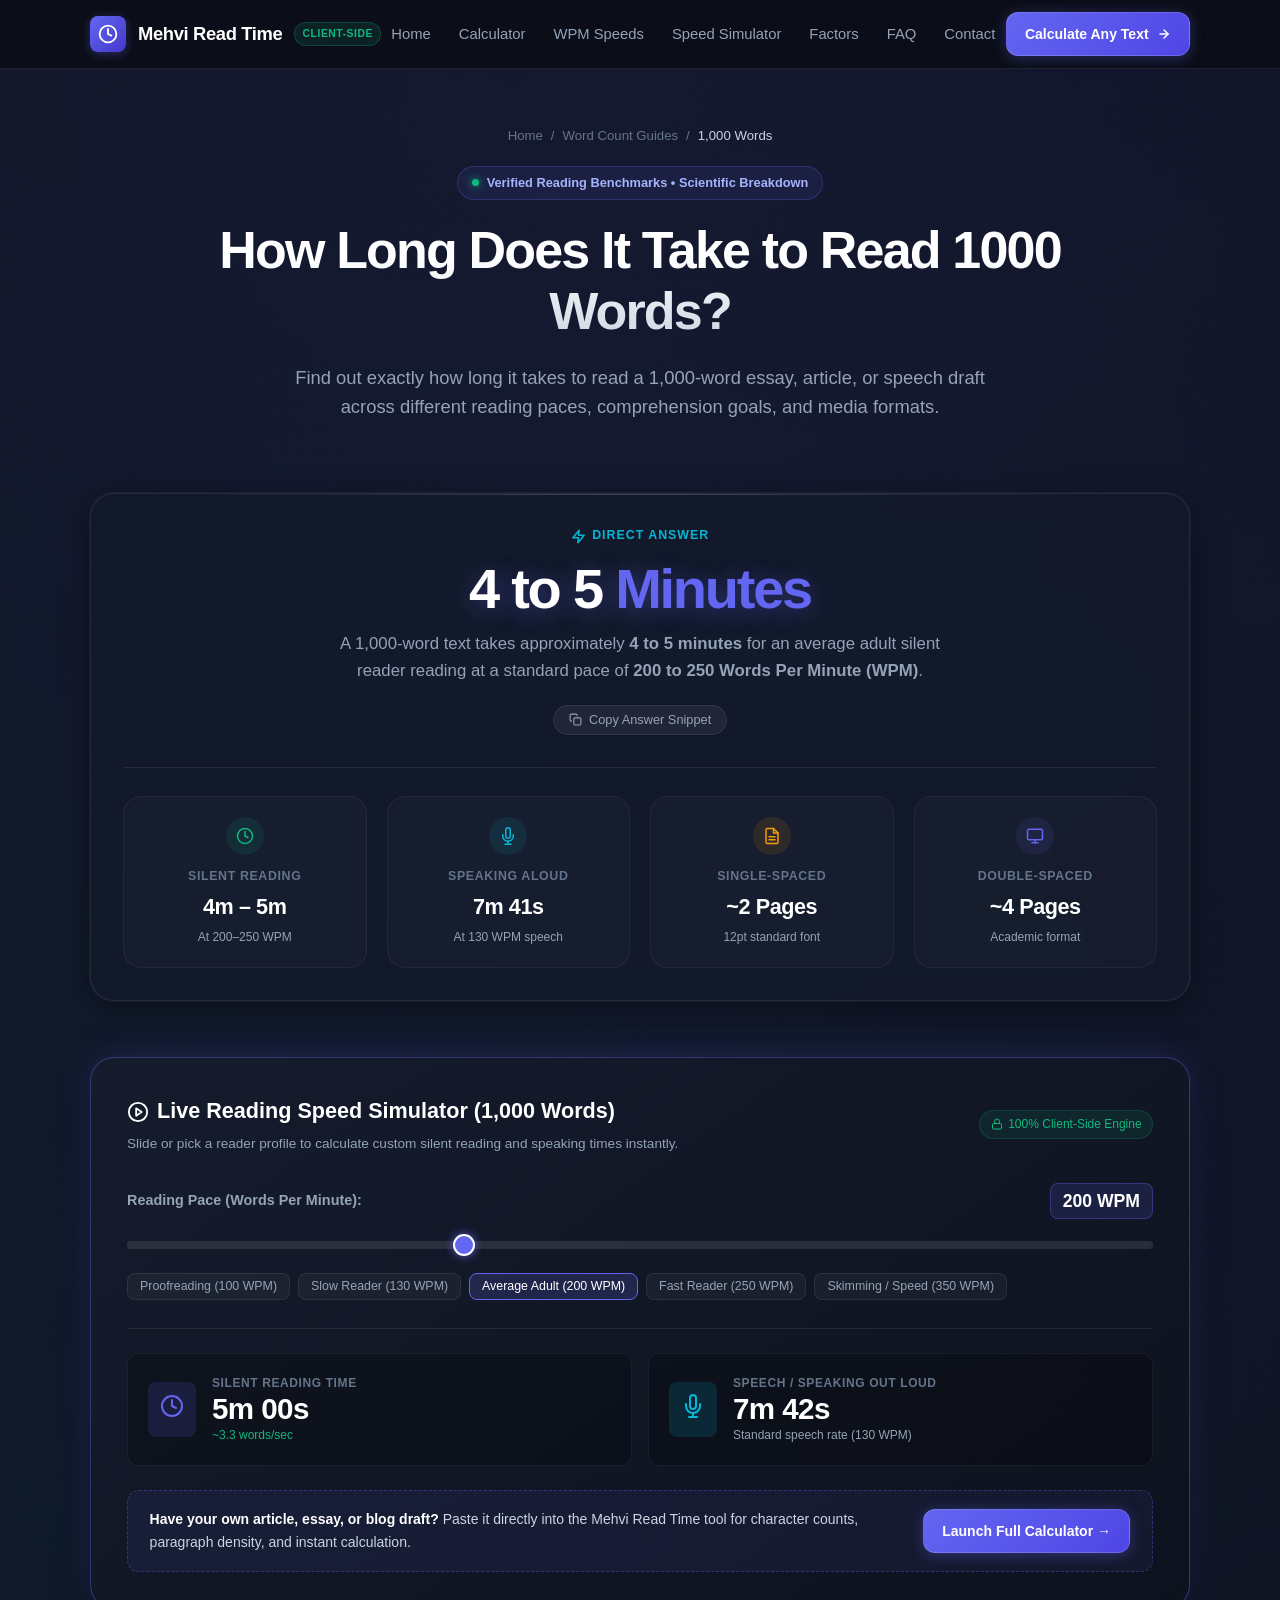
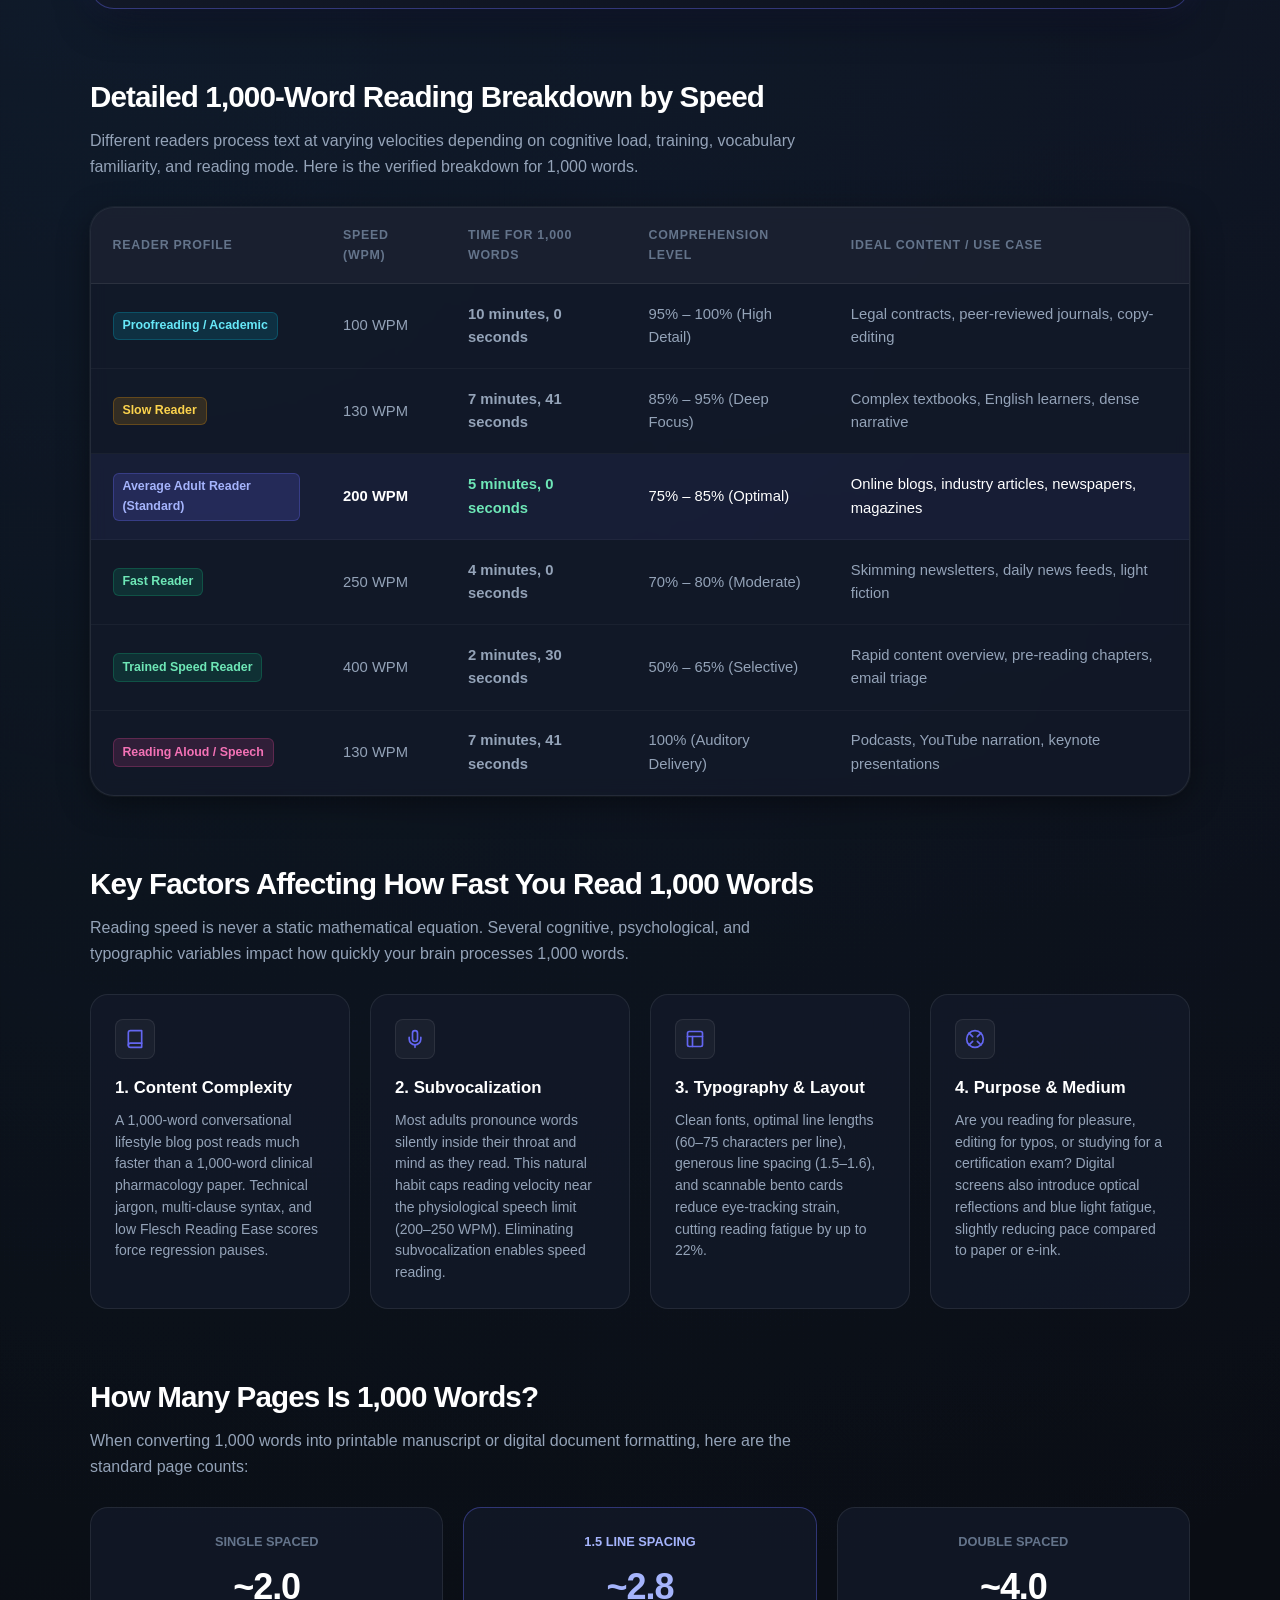
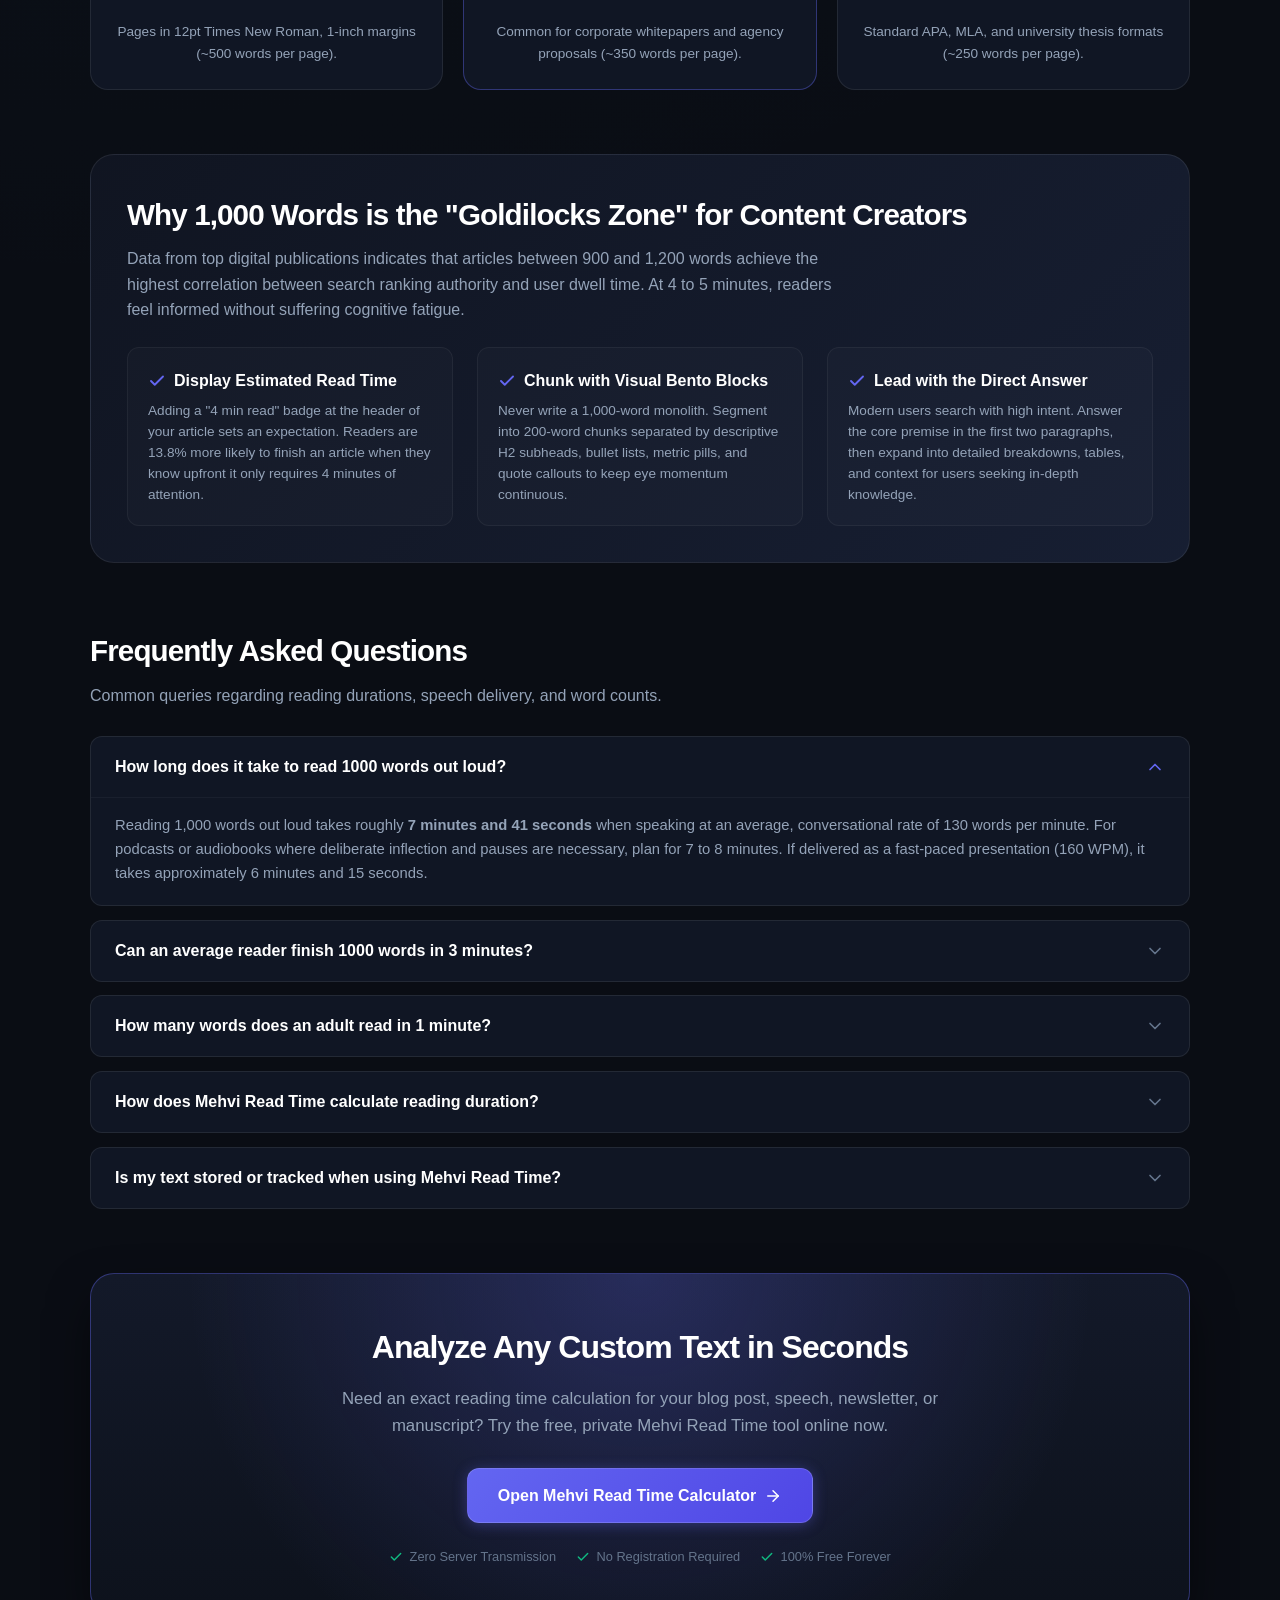
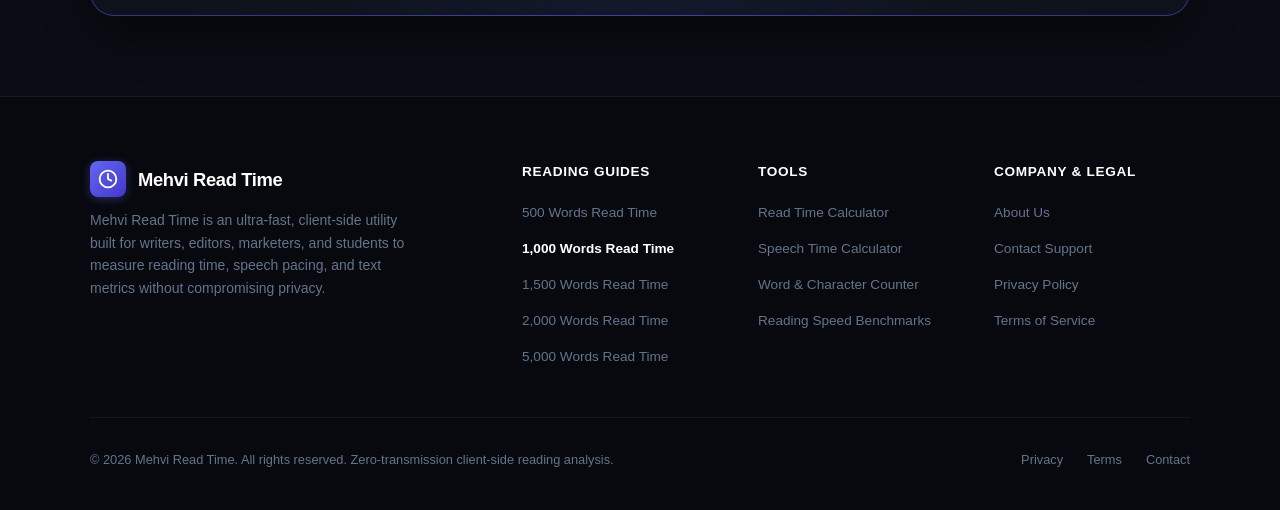
==== 1000words.html @ 314876a4 "Add files via upload" ====
<!DOCTYPE html>
<html lang="en">
<head>
  <meta charset="UTF-8">
  <meta name="viewport" content="width=device-width, initial-scale=1.0">
  <title>How Long Does It Take to Read 1000 Words? — Mehvi Read Time</title>
  <meta name="description" content="Find out exactly how long it takes to read 1,000 words. Average reading speed breakdowns for adults, slow readers, and fast readers with WPM calculations.">
  <link rel="canonical" href="https://mehvireadtime.online/1000-words-read-time.html">

  <!-- Open Graph / Facebook -->
  <meta property="og:type" content="article">
  <meta property="og:url" content="https://mehvireadtime.online/1000-words-read-time.html">
  <meta property="og:title" content="How Long Does It Take to Read 1000 Words? — Mehvi Read Time">
  <meta property="og:description" content="Find out exactly how long it takes to read 1,000 words. Average reading speed breakdowns for adults, slow readers, and fast readers with WPM calculations.">
  <meta property="og:site_name" content="Mehvi Read Time">

  <!-- Twitter Cards -->
  <meta name="twitter:card" content="summary_large_image">
  <meta name="twitter:title" content="How Long Does It Take to Read 1000 Words? — Mehvi Read Time">
  <meta name="twitter:description" content="Find out exactly how long it takes to read 1,000 words. Average reading speed breakdowns for adults, slow readers, and fast readers with WPM calculations.">

  <!-- Favicon SVG inline -->
  <link rel="icon" type="image/svg+xml" href="data:image/svg+xml,%3Csvg xmlns='http://www.w3.org/2000/svg' viewBox='0 0 24 24' fill='none' stroke='%236366f1' stroke-width='2' stroke-linecap='round' stroke-linejoin='round'%3E%3Ccircle cx='12' cy='12' r='10'/%3E%3Cpolyline points='12 6 12 12 16 14'/%3E%3C/svg%3E">

  <!-- Schema.org JSON-LD Structured Data for Google Rich Snippets -->
  <script type="application/ld+json">
  {
    "@context": "https://schema.org",
    "@graph": [
      {
        "@type": "Article",
        "@id": "https://mehvireadtime.online/1000-words-read-time.html#article",
        "isPartOf": {
          "@type": "WebPage",
          "@id": "https://mehvireadtime.online/1000-words-read-time.html"
        },
        "headline": "How Long Does It Take to Read 1000 Words?",
        "description": "Find out exactly how long it takes to read 1,000 words. Average reading speed breakdowns for adults, slow readers, and fast readers with WPM calculations.",
        "inLanguage": "en-US",
        "publisher": {
          "@type": "Organization",
          "name": "Mehvi Read Time",
          "url": "https://mehvireadtime.online/"
        },
        "datePublished": "2026-11-01T08:00:00+00:00",
        "dateModified": "2026-11-01T08:00:00+00:00"
      },
      {
        "@type": "BreadcrumbList",
        "itemListElement": [
          {
            "@type": "ListItem",
            "position": 1,
            "name": "Home",
            "item": "https://mehvireadtime.online/"
          },
          {
            "@type": "ListItem",
            "position": 2,
            "name": "Word Count Guides",
            "item": "https://mehvireadtime.online/#guides"
          },
          {
            "@type": "ListItem",
            "position": 3,
            "name": "1,000 Words Read Time",
            "item": "https://mehvireadtime.online/1000-words-read-time.html"
          }
        ]
      },
      {
        "@type": "FAQPage",
        "mainEntity": [
          {
            "@type": "Question",
            "name": "How long does it take to read 1000 words?",
            "acceptedAnswer": {
              "@type": "Answer",
              "text": "For the average adult silent reader (reading at 200 to 250 words per minute), it takes approximately 4 to 5 minutes to read 1,000 words. Slow readers reading at 130 WPM take 7 minutes and 41 seconds, while speech or reading aloud takes around 7 minutes and 41 seconds."
            }
          },
          {
            "@type": "Question",
            "name": "How long does it take to read 1000 words out loud?",
            "acceptedAnswer": {
              "@type": "Answer",
              "text": "Reading 1,000 words out loud takes approximately 7 minutes and 41 seconds at a comfortable, natural speaking pace of 130 words per minute (WPM). If spoken rapidly at 160 WPM, it takes about 6 minutes and 15 seconds."
            }
          },
          {
            "@type": "Question",
            "name": "How many pages is 1000 words?",
            "acceptedAnswer": {
              "@type": "Answer",
              "text": "A 1,000-word document is approximately 2 pages single-spaced or 4 pages double-spaced when using standard 12pt Times New Roman or Arial font with 1-inch margins."
            }
          },
          {
            "@type": "Question",
            "name": "Can you read 1000 words in 3 minutes?",
            "acceptedAnswer": {
              "@type": "Answer",
              "text": "Reading 1,000 words in 3 minutes requires a speed of approximately 333 words per minute (WPM). This is achievable for skilled speed readers or when skimming familiar, low-complexity content, but average readers will miss nuances at this pace."
            }
          },
          {
            "@type": "Question",
            "name": "How does Mehvi Read Time calculate reading time?",
            "acceptedAnswer": {
              "@type": "Answer",
              "text": "Mehvi Read Time uses industry-standard baseline speeds (default 200 WPM for silent reading, 130 WPM for speech), analyzing exact word tokens client-side in browser memory with zero server data transmission."
            }
          }
        ]
      }
    ]
  }
  </script>

  <style>
    /* -------------------------------------------------------------
       VANILLA CSS3 DESIGN SYSTEM - MEHVI READ TIME BRAND THEME
       Sleek, High-Converting Bento Aesthetics with Dark Modern Palette
       ------------------------------------------------------------- */
    :root {
      --bg-base: #0a0d14;
      --bg-surface: #111622;
      --bg-surface-elevated: #161c2c;
      --bg-card: rgba(19, 26, 42, 0.75);
      --bg-card-hover: rgba(27, 36, 58, 0.85);
      --border-subtle: rgba(255, 255, 255, 0.08);
      --border-strong: rgba(255, 255, 255, 0.16);
      --border-accent: rgba(99, 102, 241, 0.4);
      
      --primary: #6366f1;
      --primary-hover: #4f46e5;
      --primary-glow: rgba(99, 102, 241, 0.35);
      --accent-cyan: #06b6d4;
      --accent-emerald: #10b981;
      --accent-amber: #f59e0b;
      
      --text-primary: #f8fafc;
      --text-secondary: #94a3b8;
      --text-muted: #64748b;
      
      --radius-sm: 8px;
      --radius-md: 12px;
      --radius-lg: 18px;
      --radius-xl: 24px;
      
      --font-sans: -apple-system, BlinkMacSystemFont, "Segoe UI", Roboto, "Helvetica Neue", Arial, sans-serif;
      --shadow-bento: 0 8px 32px -4px rgba(0, 0, 0, 0.5), 0 0 0 1px rgba(255, 255, 255, 0.06);
      --shadow-glow: 0 0 40px -10px var(--primary-glow);
    }

    *, *::before, *::after {
      box-sizing: border-box;
      margin: 0;
      padding: 0;
    }

    html {
      scroll-behavior: smooth;
      font-size: 16px;
      background-color: var(--bg-base);
      color: var(--text-primary);
      font-family: var(--font-sans);
      -webkit-font-smoothing: antialiased;
      -moz-osx-font-smoothing: grayscale;
    }

    body {
      min-height: 100vh;
      display: flex;
      flex-direction: column;
      overflow-x: hidden;
      line-height: 1.6;
      background: radial-gradient(circle at 50% 0%, rgba(99, 102, 241, 0.12) 0%, transparent 60%),
                  radial-gradient(circle at 10% 30%, rgba(6, 182, 212, 0.05) 0%, transparent 50%),
                  var(--bg-base);
    }

    a {
      color: inherit;
      text-decoration: none;
    }

    button {
      font-family: inherit;
      cursor: pointer;
      border: none;
      outline: none;
    }

    /* Container */
    .container {
      width: 100%;
      max-width: 1140px;
      margin-left: auto;
      margin-right: auto;
      padding-left: 1.25rem;
      padding-right: 1.25rem;
    }

    /* -------------------------------------------------------------
       HEADER & NAVIGATION
       ------------------------------------------------------------- */
    .site-header {
      position: sticky;
      top: 0;
      z-index: 50;
      backdrop-filter: blur(16px);
      -webkit-backdrop-filter: blur(16px);
      background-color: rgba(10, 13, 20, 0.82);
      border-bottom: 1px solid var(--border-subtle);
      transition: border-color 0.2s ease;
    }

    .nav-inner {
      display: flex;
      align-items: center;
      justify-content: space-between;
      height: 4.25rem;
    }

    .brand-logo {
      display: flex;
      align-items: center;
      gap: 0.75rem;
      font-weight: 700;
      font-size: 1.15rem;
      letter-spacing: -0.02em;
      color: #fff;
    }

    .logo-icon {
      width: 36px;
      height: 36px;
      border-radius: var(--radius-sm);
      background: linear-gradient(135deg, var(--primary) 0%, #4338ca 100%);
      display: flex;
      align-items: center;
      justify-content: center;
      box-shadow: 0 2px 10px var(--primary-glow);
    }

    .logo-icon svg {
      width: 20px;
      height: 20px;
      stroke: #fff;
    }

    .brand-tag {
      font-size: 0.65rem;
      font-weight: 600;
      text-transform: uppercase;
      letter-spacing: 0.05em;
      padding: 0.15rem 0.45rem;
      border-radius: 9999px;
      background: rgba(16, 185, 129, 0.12);
      color: var(--accent-emerald);
      border: 1px solid rgba(16, 185, 129, 0.25);
    }

    .nav-links {
      display: none;
      align-items: center;
      gap: 1.75rem;
      list-style: none;
    }

    .nav-link {
      font-size: 0.925rem;
      font-weight: 500;
      color: var(--text-secondary);
      transition: color 0.15s ease;
    }

    .nav-link:hover {
      color: #fff;
    }

    .nav-actions {
      display: flex;
      align-items: center;
      gap: 0.75rem;
    }

    .btn {
      display: inline-flex;
      align-items: center;
      justify-content: center;
      gap: 0.5rem;
      font-weight: 600;
      font-size: 0.875rem;
      padding: 0.6rem 1.15rem;
      border-radius: var(--radius-md);
      transition: all 0.2s cubic-bezier(0.16, 1, 0.3, 1);
    }

    .btn-primary {
      background: linear-gradient(135deg, var(--primary) 0%, #4f46e5 100%);
      color: #fff;
      box-shadow: 0 2px 14px var(--primary-glow);
      border: 1px solid rgba(255, 255, 255, 0.15);
    }

    .btn-primary:hover {
      transform: translateY(-1px);
      box-shadow: 0 4px 20px rgba(99, 102, 241, 0.5);
    }

    .btn-secondary {
      background: rgba(255, 255, 255, 0.05);
      color: var(--text-primary);
      border: 1px solid var(--border-subtle);
    }

    .btn-secondary:hover {
      background: rgba(255, 255, 255, 0.09);
      border-color: var(--border-strong);
    }

    .mobile-menu-btn {
      display: flex;
      align-items: center;
      justify-content: center;
      width: 40px;
      height: 40px;
      background: rgba(255, 255, 255, 0.04);
      border: 1px solid var(--border-subtle);
      border-radius: var(--radius-sm);
      color: var(--text-primary);
    }

    .mobile-drawer {
      display: none;
      background: var(--bg-surface);
      border-bottom: 1px solid var(--border-subtle);
      padding: 1.25rem;
    }

    .mobile-drawer.active {
      display: block;
    }

    .mobile-drawer a {
      display: block;
      padding: 0.75rem 0;
      color: var(--text-secondary);
      font-size: 1rem;
      font-weight: 500;
      border-bottom: 1px solid rgba(255, 255, 255, 0.04);
    }

    .mobile-drawer a:last-child {
      border-bottom: none;
    }

    @media (min-width: 860px) {
      .nav-links {
        display: flex;
      }
      .mobile-menu-btn {
        display: none;
      }
    }

    /* -------------------------------------------------------------
       BREADCRUMB & HERO HEADER
       ------------------------------------------------------------- */
    .hero-section {
      padding-top: 3.5rem;
      padding-bottom: 2.5rem;
      text-align: center;
    }

    .breadcrumbs {
      display: flex;
      align-items: center;
      justify-content: center;
      gap: 0.5rem;
      font-size: 0.825rem;
      color: var(--text-muted);
      margin-bottom: 1.25rem;
    }

    .breadcrumbs a:hover {
      color: var(--primary);
    }

    .badge-pill {
      display: inline-flex;
      align-items: center;
      gap: 0.5rem;
      padding: 0.35rem 0.85rem;
      border-radius: 9999px;
      background: rgba(99, 102, 241, 0.1);
      border: 1px solid rgba(99, 102, 241, 0.25);
      color: #a5b4fc;
      font-size: 0.8rem;
      font-weight: 600;
      margin-bottom: 1.25rem;
    }

    .badge-pill .pulse-dot {
      width: 7px;
      height: 7px;
      border-radius: 50%;
      background-color: var(--accent-emerald);
      box-shadow: 0 0 8px var(--accent-emerald);
    }

    .hero-title {
      font-size: 2.35rem;
      font-weight: 800;
      letter-spacing: -0.035em;
      line-height: 1.18;
      max-width: 850px;
      margin: 0 auto 1.25rem;
      background: linear-gradient(180deg, #ffffff 30%, #cbd5e1 100%);
      -webkit-background-clip: text;
      -webkit-text-fill-color: transparent;
    }

    .hero-lead {
      font-size: 1.15rem;
      color: var(--text-secondary);
      max-width: 700px;
      margin: 0 auto;
      font-weight: 400;
    }

    @media (min-width: 768px) {
      .hero-title {
        font-size: 3.25rem;
      }
    }

    /* -------------------------------------------------------------
       DIRECT ANSWER BENTO HERO BOX
       ------------------------------------------------------------- */
    .answer-bento {
      margin-top: 2rem;
      margin-bottom: 3.5rem;
    }

    .bento-card {
      background: var(--bg-card);
      border: 1px solid var(--border-subtle);
      border-radius: var(--radius-xl);
      padding: 2rem;
      box-shadow: var(--shadow-bento);
      backdrop-filter: blur(12px);
      -webkit-backdrop-filter: blur(12px);
      position: relative;
      overflow: hidden;
      transition: border-color 0.2s ease, box-shadow 0.2s ease;
    }

    .bento-card::before {
      content: "";
      position: absolute;
      top: 0;
      left: 10%;
      right: 10%;
      height: 1px;
      background: linear-gradient(90deg, transparent, rgba(255, 255, 255, 0.2), transparent);
    }

    .direct-answer-header {
      display: flex;
      flex-direction: column;
      align-items: center;
      text-align: center;
      padding-bottom: 2rem;
      border-bottom: 1px solid var(--border-subtle);
      position: relative;
    }

    .answer-tag {
      font-size: 0.775rem;
      font-weight: 700;
      text-transform: uppercase;
      letter-spacing: 0.08em;
      color: var(--accent-cyan);
      margin-bottom: 0.5rem;
      display: flex;
      align-items: center;
      gap: 0.4rem;
    }

    .direct-answer-time {
      font-size: 3.5rem;
      font-weight: 900;
      letter-spacing: -0.04em;
      line-height: 1;
      margin: 0.4rem 0;
      color: #ffffff;
      text-shadow: 0 4px 24px rgba(99, 102, 241, 0.4);
    }

    .direct-answer-time span {
      color: var(--primary);
    }

    .direct-answer-desc {
      font-size: 1.05rem;
      color: var(--text-secondary);
      max-width: 620px;
      margin: 0.5rem auto 1.25rem;
    }

    .copy-chip-btn {
      display: inline-flex;
      align-items: center;
      gap: 0.45rem;
      padding: 0.4rem 0.9rem;
      border-radius: 9999px;
      background: rgba(255, 255, 255, 0.06);
      border: 1px solid var(--border-subtle);
      color: var(--text-secondary);
      font-size: 0.8rem;
      font-weight: 500;
      transition: all 0.15s ease;
    }

    .copy-chip-btn:hover {
      background: rgba(255, 255, 255, 0.12);
      color: #fff;
      border-color: var(--border-strong);
    }

    /* Key Metrics 4-Grid */
    .bento-metrics-grid {
      display: grid;
      grid-template-columns: repeat(2, 1fr);
      gap: 1.25rem;
      padding-top: 1.75rem;
    }

    @media (min-width: 768px) {
      .bento-metrics-grid {
        grid-template-columns: repeat(4, 1fr);
      }
    }

    .metric-cell {
      background: rgba(255, 255, 255, 0.02);
      border: 1px solid rgba(255, 255, 255, 0.05);
      border-radius: var(--radius-lg);
      padding: 1.25rem;
      text-align: center;
      transition: transform 0.2s ease, background 0.2s ease;
    }

    .metric-cell:hover {
      transform: translateY(-2px);
      background: rgba(255, 255, 255, 0.04);
      border-color: rgba(255, 255, 255, 0.1);
    }

    .metric-icon-wrap {
      width: 38px;
      height: 38px;
      border-radius: 50%;
      margin: 0 auto 0.75rem;
      display: flex;
      align-items: center;
      justify-content: center;
      background: rgba(99, 102, 241, 0.1);
      color: var(--primary);
    }

    .metric-cell.accent-cyan .metric-icon-wrap {
      background: rgba(6, 182, 212, 0.1);
      color: var(--accent-cyan);
    }

    .metric-cell.accent-emerald .metric-icon-wrap {
      background: rgba(16, 185, 129, 0.1);
      color: var(--accent-emerald);
    }

    .metric-cell.accent-amber .metric-icon-wrap {
      background: rgba(245, 158, 11, 0.1);
      color: var(--accent-amber);
    }

    .metric-label {
      font-size: 0.775rem;
      text-transform: uppercase;
      letter-spacing: 0.05em;
      color: var(--text-muted);
      font-weight: 600;
      margin-bottom: 0.25rem;
    }

    .metric-val {
      font-size: 1.35rem;
      font-weight: 800;
      color: #fff;
      letter-spacing: -0.02em;
    }

    .metric-sub {
      font-size: 0.75rem;
      color: var(--text-secondary);
      margin-top: 0.2rem;
    }

    /* -------------------------------------------------------------
       INTERACTIVE WPM SIMULATOR MINI-WIDGET
       ------------------------------------------------------------- */
    .widget-container {
      margin-bottom: 4rem;
    }

    .interactive-card {
      background: linear-gradient(145deg, rgba(22, 28, 44, 0.95), rgba(14, 18, 30, 0.95));
      border: 1px solid var(--border-accent);
      border-radius: var(--radius-xl);
      padding: 2.25rem;
      box-shadow: 0 16px 40px -10px rgba(0, 0, 0, 0.6), var(--shadow-glow);
      position: relative;
    }

    .widget-header {
      display: flex;
      flex-direction: column;
      gap: 0.5rem;
      margin-bottom: 1.75rem;
    }

    @media (min-width: 640px) {
      .widget-header {
        flex-direction: row;
        align-items: center;
        justify-content: space-between;
      }
    }

    .widget-title {
      font-size: 1.35rem;
      font-weight: 700;
      color: #fff;
      display: flex;
      align-items: center;
      gap: 0.5rem;
    }

    .privacy-badge {
      display: inline-flex;
      align-items: center;
      gap: 0.35rem;
      font-size: 0.75rem;
      color: var(--accent-emerald);
      background: rgba(16, 185, 129, 0.1);
      padding: 0.25rem 0.65rem;
      border-radius: 9999px;
      border: 1px solid rgba(16, 185, 129, 0.2);
    }

    .slider-box {
      margin-bottom: 1.5rem;
    }

    .slider-info {
      display: flex;
      justify-content: space-between;
      align-items: center;
      margin-bottom: 0.75rem;
    }

    .slider-info label {
      font-size: 0.9rem;
      font-weight: 600;
      color: var(--text-secondary);
    }

    .current-wpm-pill {
      font-size: 1.1rem;
      font-weight: 800;
      color: #fff;
      background: rgba(99, 102, 241, 0.15);
      border: 1px solid rgba(99, 102, 241, 0.35);
      padding: 0.2rem 0.75rem;
      border-radius: var(--radius-sm);
    }

    input[type="range"] {
      -webkit-appearance: none;
      width: 100%;
      height: 8px;
      border-radius: 4px;
      background: rgba(255, 255, 255, 0.1);
      outline: none;
      transition: background 0.15s;
    }

    input[type="range"]::-webkit-slider-thumb {
      -webkit-appearance: none;
      appearance: none;
      width: 22px;
      height: 22px;
      border-radius: 50%;
      background: #6366f1;
      cursor: pointer;
      box-shadow: 0 0 10px rgba(99, 102, 241, 0.8);
      border: 2px solid #ffffff;
      transition: transform 0.1s ease;
    }

    input[type="range"]::-webkit-slider-thumb:hover {
      transform: scale(1.15);
    }

    /* Preset speed chips */
    .speed-chips {
      display: flex;
      flex-wrap: wrap;
      gap: 0.5rem;
      margin-top: 1rem;
    }

    .speed-chip {
      font-size: 0.775rem;
      padding: 0.35rem 0.75rem;
      border-radius: var(--radius-sm);
      background: rgba(255, 255, 255, 0.04);
      color: var(--text-secondary);
      border: 1px solid var(--border-subtle);
      transition: all 0.15s ease;
    }

    .speed-chip:hover, .speed-chip.active {
      background: rgba(99, 102, 241, 0.18);
      color: #fff;
      border-color: var(--primary);
    }

    .widget-live-output {
      display: grid;
      grid-template-columns: 1fr;
      gap: 1rem;
      margin-top: 1.75rem;
      padding-top: 1.5rem;
      border-top: 1px solid var(--border-subtle);
    }

    @media (min-width: 640px) {
      .widget-live-output {
        grid-template-columns: 1fr 1fr;
      }
    }

    .live-time-card {
      background: rgba(0, 0, 0, 0.25);
      border: 1px solid rgba(255, 255, 255, 0.06);
      border-radius: var(--radius-md);
      padding: 1.25rem;
      display: flex;
      align-items: center;
      gap: 1rem;
    }

    .live-time-val {
      font-size: 1.85rem;
      font-weight: 800;
      color: #fff;
      line-height: 1.1;
      letter-spacing: -0.02em;
    }

    .widget-cta-bar {
      margin-top: 1.5rem;
      background: rgba(99, 102, 241, 0.08);
      border: 1px dashed rgba(99, 102, 241, 0.35);
      border-radius: var(--radius-md);
      padding: 1.1rem 1.35rem;
      display: flex;
      flex-direction: column;
      gap: 0.85rem;
      align-items: flex-start;
      justify-content: space-between;
    }

    @media (min-width: 720px) {
      .widget-cta-bar {
        flex-direction: row;
        align-items: center;
      }
    }

    .widget-cta-text {
      font-size: 0.875rem;
      color: #cbd5e1;
    }

    .widget-cta-text strong {
      color: #fff;
    }

    /* -------------------------------------------------------------
       SPEED BREAKDOWN TABLE & BENTO COMPARISON
       ------------------------------------------------------------- */
    .section-wrap {
      margin-bottom: 4rem;
    }

    .section-header {
      margin-bottom: 1.75rem;
    }

    .section-title {
      font-size: 1.85rem;
      font-weight: 800;
      letter-spacing: -0.03em;
      color: #fff;
      margin-bottom: 0.5rem;
    }

    .section-desc {
      font-size: 1rem;
      color: var(--text-secondary);
      max-width: 720px;
    }

    .table-container {
      background: var(--bg-card);
      border: 1px solid var(--border-subtle);
      border-radius: var(--radius-xl);
      overflow-x: auto;
      box-shadow: var(--shadow-bento);
      backdrop-filter: blur(8px);
      -webkit-backdrop-filter: blur(8px);
    }

    .breakdown-table {
      width: 100%;
      border-collapse: collapse;
      text-align: left;
      min-width: 640px;
    }

    .breakdown-table th {
      background: rgba(255, 255, 255, 0.03);
      color: var(--text-muted);
      font-size: 0.775rem;
      text-transform: uppercase;
      letter-spacing: 0.06em;
      padding: 1.1rem 1.35rem;
      border-bottom: 1px solid var(--border-subtle);
      font-weight: 700;
    }

    .breakdown-table td {
      padding: 1.15rem 1.35rem;
      border-bottom: 1px solid rgba(255, 255, 255, 0.04);
      font-size: 0.925rem;
      color: var(--text-secondary);
    }

    .breakdown-table tr:last-child td {
      border-bottom: none;
    }

    .breakdown-table tr.highlight-row {
      background: rgba(99, 102, 241, 0.07);
    }

    .breakdown-table tr.highlight-row td {
      color: #fff;
    }

    .speed-badge {
      display: inline-flex;
      align-items: center;
      padding: 0.2rem 0.55rem;
      border-radius: 6px;
      font-size: 0.775rem;
      font-weight: 600;
    }

    .badge-average {
      background: rgba(99, 102, 241, 0.18);
      color: #a5b4fc;
      border: 1px solid rgba(99, 102, 241, 0.3);
    }

    .badge-slow {
      background: rgba(245, 158, 11, 0.15);
      color: #fcd34d;
      border: 1px solid rgba(245, 158, 11, 0.25);
    }

    .badge-fast {
      background: rgba(16, 185, 129, 0.15);
      color: #6ee7b7;
      border: 1px solid rgba(16, 185, 129, 0.25);
    }

    .badge-proof {
      background: rgba(6, 182, 212, 0.15);
      color: #67e8f9;
      border: 1px solid rgba(6, 182, 212, 0.25);
    }

    .time-cell-bold {
      font-weight: 700;
      color: #fff;
      font-feature-settings: "tnum";
      font-variant-numeric: tabular-nums;
    }

    /* -------------------------------------------------------------
       BENTO CONTENT CARDS (FACTORS & TIPS)
       ------------------------------------------------------------- */
    .bento-3grid {
      display: grid;
      grid-template-columns: 1fr;
      gap: 1.25rem;
    }

    @media (min-width: 768px) {
      .bento-3grid {
        grid-template-columns: repeat(2, 1fr);
      }
    }

    @media (min-width: 1024px) {
      .bento-3grid {
        grid-template-columns: repeat(4, 1fr);
      }
    }

    .factor-card {
      background: var(--bg-card);
      border: 1px solid var(--border-subtle);
      border-radius: var(--radius-lg);
      padding: 1.5rem;
      transition: all 0.2s ease;
      display: flex;
      flex-direction: column;
    }

    .factor-card:hover {
      border-color: rgba(255, 255, 255, 0.15);
      transform: translateY(-2px);
      box-shadow: 0 8px 24px -6px rgba(0, 0, 0, 0.5);
    }

    .factor-icon {
      width: 40px;
      height: 40px;
      border-radius: var(--radius-sm);
      background: rgba(255, 255, 255, 0.04);
      border: 1px solid var(--border-subtle);
      display: flex;
      align-items: center;
      justify-content: center;
      color: var(--primary);
      margin-bottom: 1rem;
    }

    .factor-card h3 {
      font-size: 1.05rem;
      font-weight: 700;
      color: #fff;
      margin-bottom: 0.5rem;
    }

    .factor-card p {
      font-size: 0.875rem;
      color: var(--text-secondary);
      line-height: 1.55;
    }

    /* -------------------------------------------------------------
       PAGE ESTIMATE COMPARISON BENTO
       ------------------------------------------------------------- */
    .pages-bento {
      display: grid;
      grid-template-columns: 1fr;
      gap: 1.25rem;
    }

    @media (min-width: 640px) {
      .pages-bento {
        grid-template-columns: repeat(3, 1fr);
      }
    }

    .page-card {
      background: var(--bg-card);
      border: 1px solid var(--border-subtle);
      border-radius: var(--radius-lg);
      padding: 1.5rem;
      text-align: center;
    }

    .page-card .page-num {
      font-size: 2.25rem;
      font-weight: 900;
      color: #fff;
      letter-spacing: -0.03em;
      margin: 0.35rem 0;
    }

    /* -------------------------------------------------------------
       ENGAGEMENT STRATEGY SECTION
       ------------------------------------------------------------- */
    .pro-tips-card {
      background: linear-gradient(135deg, rgba(17, 22, 34, 0.95), rgba(24, 32, 52, 0.95));
      border: 1px solid var(--border-subtle);
      border-radius: var(--radius-xl);
      padding: 2.25rem;
    }

    .pro-tips-grid {
      display: grid;
      grid-template-columns: 1fr;
      gap: 1.5rem;
      margin-top: 1.5rem;
    }

    @media (min-width: 768px) {
      .pro-tips-grid {
        grid-template-columns: repeat(3, 1fr);
      }
    }

    .pro-tip-item {
      background: rgba(255, 255, 255, 0.02);
      border: 1px solid rgba(255, 255, 255, 0.05);
      border-radius: var(--radius-md);
      padding: 1.25rem;
    }

    .pro-tip-item h3 {
      font-size: 1rem;
      font-weight: 700;
      color: #fff;
      margin-bottom: 0.4rem;
      display: flex;
      align-items: center;
      gap: 0.5rem;
    }

    .pro-tip-item p {
      font-size: 0.85rem;
      color: var(--text-secondary);
      line-height: 1.55;
    }

    /* -------------------------------------------------------------
       FAQ ACCORDION
       ------------------------------------------------------------- */
    .faq-list {
      display: flex;
      flex-direction: column;
      gap: 0.85rem;
    }

    .faq-item {
      background: var(--bg-card);
      border: 1px solid var(--border-subtle);
      border-radius: var(--radius-md);
      overflow: hidden;
      transition: border-color 0.15s ease;
    }

    .faq-item:hover {
      border-color: rgba(255, 255, 255, 0.15);
    }

    .faq-question {
      width: 100%;
      text-align: left;
      padding: 1.25rem 1.5rem;
      background: transparent;
      color: #fff;
      font-size: 1rem;
      font-weight: 600;
      display: flex;
      align-items: center;
      justify-content: space-between;
      gap: 1rem;
    }

    .faq-icon {
      transition: transform 0.2s ease;
      color: var(--text-muted);
      flex-shrink: 0;
    }

    .faq-item.open .faq-icon {
      transform: rotate(180deg);
      color: var(--primary);
    }

    .faq-answer {
      display: none;
      padding: 0 1.5rem 1.25rem;
      color: var(--text-secondary);
      font-size: 0.925rem;
      line-height: 1.6;
      border-top: 1px solid rgba(255, 255, 255, 0.04);
      padding-top: 1rem;
    }

    .faq-item.open .faq-answer {
      display: block;
    }

    /* -------------------------------------------------------------
       HIGH-CONVERTING BOTTOM CTA
       ------------------------------------------------------------- */
    .cta-banner {
      background: radial-gradient(circle at 50% 0%, rgba(99, 102, 241, 0.25) 0%, transparent 70%),
                  linear-gradient(180deg, #131929 0%, #0d121c 100%);
      border: 1px solid var(--border-accent);
      border-radius: var(--radius-xl);
      padding: 3rem 1.5rem;
      text-align: center;
      box-shadow: 0 20px 50px -10px rgba(0, 0, 0, 0.7);
      margin-bottom: 5rem;
      position: relative;
      overflow: hidden;
    }

    .cta-banner h2 {
      font-size: 2rem;
      font-weight: 800;
      color: #fff;
      margin-bottom: 0.85rem;
      letter-spacing: -0.03em;
    }

    .cta-banner p {
      color: var(--text-secondary);
      font-size: 1.05rem;
      max-width: 620px;
      margin: 0 auto 1.75rem;
    }

    .cta-buttons {
      display: flex;
      flex-wrap: wrap;
      align-items: center;
      justify-content: center;
      gap: 1rem;
      margin-bottom: 1.5rem;
    }

    .cta-feature-tags {
      display: flex;
      flex-wrap: wrap;
      align-items: center;
      justify-content: center;
      gap: 1.25rem;
      color: var(--text-muted);
      font-size: 0.8rem;
    }

    .cta-feature-tags span {
      display: inline-flex;
      align-items: center;
      gap: 0.4rem;
    }

    /* -------------------------------------------------------------
       FOOTER
       ------------------------------------------------------------- */
    .site-footer {
      background-color: #07090f;
      border-top: 1px solid var(--border-subtle);
      padding-top: 4rem;
      padding-bottom: 2.5rem;
      margin-top: auto;
    }

    .footer-grid {
      display: grid;
      grid-template-columns: 1fr;
      gap: 2.5rem;
      margin-bottom: 3rem;
    }

    @media (min-width: 768px) {
      .footer-grid {
        grid-template-columns: 2fr 1fr 1fr 1fr;
      }
    }

    .footer-brand p {
      font-size: 0.875rem;
      color: var(--text-muted);
      margin-top: 0.75rem;
      max-width: 320px;
      line-height: 1.6;
    }

    .footer-col h4 {
      font-size: 0.85rem;
      font-weight: 700;
      color: #fff;
      text-transform: uppercase;
      letter-spacing: 0.05em;
      margin-bottom: 1rem;
    }

    .footer-col ul {
      list-style: none;
      display: flex;
      flex-direction: column;
      gap: 0.65rem;
    }

    .footer-col a {
      font-size: 0.85rem;
      color: var(--text-muted);
      transition: color 0.15s ease;
    }

    .footer-col a:hover {
      color: #fff;
    }

    .footer-bottom {
      border-top: 1px solid rgba(255, 255, 255, 0.05);
      padding-top: 2rem;
      display: flex;
      flex-direction: column;
      gap: 1rem;
      align-items: center;
      justify-content: space-between;
      font-size: 0.8rem;
      color: var(--text-muted);
      text-align: center;
    }

    @media (min-width: 640px) {
      .footer-bottom {
        flex-direction: row;
        text-align: left;
      }
    }

    /* Toast Notification */
    .toast {
      position: fixed;
      bottom: 1.5rem;
      right: 1.5rem;
      background: var(--bg-surface-elevated);
      color: #fff;
      border: 1px solid var(--border-accent);
      padding: 0.75rem 1.25rem;
      border-radius: var(--radius-md);
      box-shadow: 0 10px 25px rgba(0, 0, 0, 0.5);
      font-size: 0.85rem;
      font-weight: 600;
      display: flex;
      align-items: center;
      gap: 0.5rem;
      z-index: 100;
      opacity: 0;
      transform: translateY(12px);
      transition: opacity 0.2s ease, transform 0.2s ease;
      pointer-events: none;
    }

    .toast.show {
      opacity: 1;
      transform: translateY(0);
    }
  </style>
</head>
<body>

  <!-- SITE HEADER & NAVIGATION -->
  <header class="site-header" role="banner">
    <div class="container">
      <div class="nav-inner">
        <a href="https://mehvireadtime.online/" class="brand-logo" aria-label="Mehvi Read Time Homepage">
          <div class="logo-icon" aria-hidden="true">
            <svg viewBox="0 0 24 24" fill="none" stroke-width="2.2" stroke-linecap="round" stroke-linejoin="round">
              <circle cx="12" cy="12" r="10"></circle>
              <polyline points="12 6 12 12 16 14"></polyline>
            </svg>
          </div>
          <span>Mehvi Read Time</span>
          <span class="brand-tag">Client-Side</span>
        </a>

        <nav aria-label="Main Navigation">
          <ul class="nav-links">
            <li><a href="https://mehvireadtime.online/" class="nav-link">Home</a></li>
            <li><a href="https://mehvireadtime.online/#calculator" class="nav-link">Calculator</a></li>
            <li><a href="#breakdown" class="nav-link">WPM Speeds</a></li>
            <li><a href="#simulator" class="nav-link">Speed Simulator</a></li>
            <li><a href="#factors" class="nav-link">Factors</a></li>
            <li><a href="#faq" class="nav-link">FAQ</a></li>
            <li><a href="https://mehvireadtime.online/contact.html" class="nav-link">Contact</a></li>
          </ul>
        </nav>

        <div class="nav-actions">
          <a href="https://mehvireadtime.online/" class="btn btn-primary" title="Launch the full reading time calculator">
            <span>Calculate Any Text</span>
            <svg width="14" height="14" viewBox="0 0 24 24" fill="none" stroke="currentColor" stroke-width="2.5" stroke-linecap="round" stroke-linejoin="round">
              <line x1="5" y1="12" x2="19" y2="12"></line>
              <polyline points="12 5 19 12 12 19"></polyline>
            </svg>
          </a>
          <button type="button" class="mobile-menu-btn" id="mobileMenuBtn" aria-label="Toggle navigation menu">
            <svg width="20" height="20" viewBox="0 0 24 24" fill="none" stroke="currentColor" stroke-width="2" stroke-linecap="round" stroke-linejoin="round">
              <line x1="3" y1="12" x2="21" y2="12"></line>
              <line x1="3" y1="6" x2="21" y2="6"></line>
              <line x1="3" y1="18" x2="21" y2="18"></line>
            </svg>
          </button>
        </div>
      </div>
    </div>

    <!-- Mobile Drawer Navigation -->
    <div class="mobile-drawer" id="mobileDrawer">
      <div class="container">
        <a href="https://mehvireadtime.online/">Home</a>
        <a href="https://mehvireadtime.online/#calculator">Calculator Tool</a>
        <a href="#breakdown">Reading Speed Breakdown</a>
        <a href="#simulator">Interactive Simulator</a>
        <a href="#factors">Factors Affecting Speed</a>
        <a href="#faq">Frequently Asked Questions</a>
        <a href="https://mehvireadtime.online/privacy.html">Privacy Policy</a>
        <a href="https://mehvireadtime.online/terms.html">Terms of Service</a>
        <a href="https://mehvireadtime.online/contact.html">Contact Us</a>
      </div>
    </div>
  </header>

  <!-- MAIN CONTENT CONTAINER -->
  <main class="container" role="main">
    
    <!-- HERO SECTION -->
    <section class="hero-section">
      <nav class="breadcrumbs" aria-label="Breadcrumb">
        <a href="https://mehvireadtime.online/">Home</a>
        <span>/</span>
        <a href="https://mehvireadtime.online/#guides">Word Count Guides</a>
        <span>/</span>
        <span style="color: #cbd5e1;">1,000 Words</span>
      </nav>

      <div class="badge-pill">
        <span class="pulse-dot"></span>
        <span>Verified Reading Benchmarks • Scientific Breakdown</span>
      </div>

      <h1 class="hero-title">How Long Does It Take to Read 1000 Words?</h1>
      
      <p class="hero-lead">
        Find out exactly how long it takes to read a 1,000-word essay, article, or speech draft across different reading paces, comprehension goals, and media formats.
      </p>
    </section>

    <!-- DIRECT ANSWER BENTO BOX -->
    <section class="answer-bento" aria-labelledby="direct-answer-heading">
      <div class="bento-card">
        <div class="direct-answer-header">
          <div class="answer-tag" id="direct-answer-heading">
            <svg width="15" height="15" viewBox="0 0 24 24" fill="none" stroke="currentColor" stroke-width="2.5" stroke-linecap="round" stroke-linejoin="round">
              <path d="M13 2L3 14h9l-1 8 10-12h-9l1-8z"></path>
            </svg>
            Direct Answer
          </div>

          <div class="direct-answer-time">
            4 to 5 <span>Minutes</span>
          </div>

          <p class="direct-answer-desc">
            A 1,000-word text takes approximately <strong>4 to 5 minutes</strong> for an average adult silent reader reading at a standard pace of <strong>200 to 250 Words Per Minute (WPM)</strong>.
          </p>

          <button type="button" class="copy-chip-btn" id="copyAnswerBtn" aria-label="Copy direct answer snippet">
            <svg width="13" height="13" viewBox="0 0 24 24" fill="none" stroke="currentColor" stroke-width="2" stroke-linecap="round" stroke-linejoin="round">
              <rect x="9" y="9" width="13" height="13" rx="2" ry="2"></rect>
              <path d="M5 15H4a2 2 0 0 1-2-2V4a2 2 0 0 1 2-2h9a2 2 0 0 1 2 2v1"></path>
            </svg>
            <span>Copy Answer Snippet</span>
          </button>
        </div>

        <!-- 4-Grid Key Metrics Bento -->
        <div class="bento-metrics-grid">
          <div class="metric-cell accent-emerald">
            <div class="metric-icon-wrap">
              <svg width="18" height="18" viewBox="0 0 24 24" fill="none" stroke="currentColor" stroke-width="2" stroke-linecap="round" stroke-linejoin="round">
                <circle cx="12" cy="12" r="10"></circle>
                <polyline points="12 6 12 12 16 14"></polyline>
              </svg>
            </div>
            <div class="metric-label">Silent Reading</div>
            <div class="metric-val">4m – 5m</div>
            <div class="metric-sub">At 200–250 WPM</div>
          </div>

          <div class="metric-cell accent-cyan">
            <div class="metric-icon-wrap">
              <svg width="18" height="18" viewBox="0 0 24 24" fill="none" stroke="currentColor" stroke-width="2" stroke-linecap="round" stroke-linejoin="round">
                <path d="M12 1a3 3 0 0 0-3 3v8a3 3 0 0 0 6 0V4a3 3 0 0 0-3-3z"></path>
                <path d="M19 10v2a7 7 0 0 1-14 0v-2"></path>
                <line x1="12" y1="19" x2="12" y2="23"></line>
                <line x1="8" y1="23" x2="16" y2="23"></line>
              </svg>
            </div>
            <div class="metric-label">Speaking Aloud</div>
            <div class="metric-val">7m 41s</div>
            <div class="metric-sub">At 130 WPM speech</div>
          </div>

          <div class="metric-cell accent-amber">
            <div class="metric-icon-wrap">
              <svg width="18" height="18" viewBox="0 0 24 24" fill="none" stroke="currentColor" stroke-width="2" stroke-linecap="round" stroke-linejoin="round">
                <path d="M14 2H6a2 2 0 0 0-2 2v16a2 2 0 0 0 2 2h12a2 2 0 0 0 2-2V8z"></path>
                <polyline points="14 2 14 8 20 8"></polyline>
                <line x1="16" y1="13" x2="8" y2="13"></line>
                <line x1="16" y1="17" x2="8" y2="17"></line>
              </svg>
            </div>
            <div class="metric-label">Single-Spaced</div>
            <div class="metric-val">~2 Pages</div>
            <div class="metric-sub">12pt standard font</div>
          </div>

          <div class="metric-cell">
            <div class="metric-icon-wrap">
              <svg width="18" height="18" viewBox="0 0 24 24" fill="none" stroke="currentColor" stroke-width="2" stroke-linecap="round" stroke-linejoin="round">
                <rect x="2" y="3" width="20" height="14" rx="2" ry="2"></rect>
                <line x1="8" y1="21" x2="16" y2="21"></line>
                <line x1="12" y1="17" x2="12" y2="21"></line>
              </svg>
            </div>
            <div class="metric-label">Double-Spaced</div>
            <div class="metric-val">~4 Pages</div>
            <div class="metric-sub">Academic format</div>
          </div>
        </div>
      </div>
    </section>

    <!-- INTERACTIVE MINI-WIDGET: DYNAMIC READING SPEED SIMULATOR -->
    <section class="widget-container" id="simulator" aria-labelledby="simulator-heading">
      <div class="interactive-card">
        <div class="widget-header">
          <div>
            <h2 class="widget-title" id="simulator-heading">
              <svg width="22" height="22" viewBox="0 0 24 24" fill="none" stroke="currentColor" stroke-width="2" stroke-linecap="round" stroke-linejoin="round">
                <circle cx="12" cy="12" r="10"></circle>
                <polygon points="10 8 16 12 10 16 10 8"></polygon>
              </svg>
              Live Reading Speed Simulator (1,000 Words)
            </h2>
            <p style="font-size: 0.85rem; color: var(--text-secondary); margin-top: 0.25rem;">
              Slide or pick a reader profile to calculate custom silent reading and speaking times instantly.
            </p>
          </div>
          <span class="privacy-badge">
            <svg width="12" height="12" viewBox="0 0 24 24" fill="none" stroke="currentColor" stroke-width="2" stroke-linecap="round" stroke-linejoin="round">
              <rect x="3" y="11" width="18" height="11" rx="2" ry="2"></rect>
              <path d="M7 11V7a5 5 0 0 1 10 0v4"></path>
            </svg>
            100% Client-Side Engine
          </span>
        </div>

        <div class="slider-box">
          <div class="slider-info">
            <label for="wpmSlider">Reading Pace (Words Per Minute):</label>
            <span class="current-wpm-pill" id="currentWpmDisplay">200 WPM</span>
          </div>
          <input type="range" id="wpmSlider" min="80" max="450" step="5" value="200" aria-label="Adjust reading speed in words per minute">
          
          <div class="speed-chips" role="radiogroup" aria-label="Speed presets">
            <button type="button" class="speed-chip" data-wpm="100">Proofreading (100 WPM)</button>
            <button type="button" class="speed-chip" data-wpm="130">Slow Reader (130 WPM)</button>
            <button type="button" class="speed-chip active" data-wpm="200">Average Adult (200 WPM)</button>
            <button type="button" class="speed-chip" data-wpm="250">Fast Reader (250 WPM)</button>
            <button type="button" class="speed-chip" data-wpm="350">Skimming / Speed (350 WPM)</button>
          </div>
        </div>

        <div class="widget-live-output">
          <div class="live-time-card">
            <div style="background: rgba(99, 102, 241, 0.15); border-radius: var(--radius-sm); padding: 0.75rem; color: var(--primary);">
              <svg width="24" height="24" viewBox="0 0 24 24" fill="none" stroke="currentColor" stroke-width="2" stroke-linecap="round" stroke-linejoin="round">
                <circle cx="12" cy="12" r="10"></circle>
                <polyline points="12 6 12 12 16 14"></polyline>
              </svg>
            </div>
            <div>
              <div style="font-size: 0.75rem; text-transform: uppercase; letter-spacing: 0.05em; color: var(--text-muted); font-weight: 600;">Silent Reading Time</div>
              <div class="live-time-val" id="calculatedReadTime">5m 00s</div>
              <div style="font-size: 0.75rem; color: var(--accent-emerald);" id="calculatedWordsPerSec">~3.3 words/sec</div>
            </div>
          </div>

          <div class="live-time-card">
            <div style="background: rgba(6, 182, 212, 0.15); border-radius: var(--radius-sm); padding: 0.75rem; color: var(--accent-cyan);">
              <svg width="24" height="24" viewBox="0 0 24 24" fill="none" stroke="currentColor" stroke-width="2" stroke-linecap="round" stroke-linejoin="round">
                <path d="M12 1a3 3 0 0 0-3 3v8a3 3 0 0 0 6 0V4a3 3 0 0 0-3-3z"></path>
                <path d="M19 10v2a7 7 0 0 1-14 0v-2"></path>
                <line x1="12" y1="19" x2="12" y2="23"></line>
                <line x1="8" y1="23" x2="16" y2="23"></line>
              </svg>
            </div>
            <div>
              <div style="font-size: 0.75rem; text-transform: uppercase; letter-spacing: 0.05em; color: var(--text-muted); font-weight: 600;">Speech / Speaking Out Loud</div>
              <div class="live-time-val" id="calculatedSpeechTime">7m 41s</div>
              <div style="font-size: 0.75rem; color: var(--text-secondary);">Standard speech rate (130 WPM)</div>
            </div>
          </div>
        </div>

        <div class="widget-cta-bar">
          <div class="widget-cta-text">
            <strong>Have your own article, essay, or blog draft?</strong> Paste it directly into the Mehvi Read Time tool for character counts, paragraph density, and instant calculation.
          </div>
          <a href="https://mehvireadtime.online/" class="btn btn-primary" style="flex-shrink: 0;">
            Launch Full Calculator →
          </a>
        </div>
      </div>
    </section>

    <!-- DETAILED BREAKDOWN TABLE SECTION -->
    <section class="section-wrap" id="breakdown" aria-labelledby="table-heading">
      <div class="section-header">
        <h2 class="section-title" id="table-heading">Detailed 1,000-Word Reading Breakdown by Speed</h2>
        <p class="section-desc">
          Different readers process text at varying velocities depending on cognitive load, training, vocabulary familiarity, and reading mode. Here is the verified breakdown for 1,000 words.
        </p>
      </div>

      <div class="table-container">
        <table class="breakdown-table">
          <thead>
            <tr>
              <th scope="col">Reader Profile</th>
              <th scope="col">Speed (WPM)</th>
              <th scope="col">Time for 1,000 Words</th>
              <th scope="col">Comprehension Level</th>
              <th scope="col">Ideal Content / Use Case</th>
            </tr>
          </thead>
          <tbody>
            <tr>
              <td>
                <span class="speed-badge badge-proof">Proofreading / Academic</span>
              </td>
              <td>100 WPM</td>
              <td class="time-cell-bold">10 minutes, 0 seconds</td>
              <td>95% – 100% (High Detail)</td>
              <td>Legal contracts, peer-reviewed journals, copy-editing</td>
            </tr>
            <tr>
              <td>
                <span class="speed-badge badge-slow">Slow Reader</span>
              </td>
              <td>130 WPM</td>
              <td class="time-cell-bold">7 minutes, 41 seconds</td>
              <td>85% – 95% (Deep Focus)</td>
              <td>Complex textbooks, English learners, dense narrative</td>
            </tr>
            <tr class="highlight-row">
              <td>
                <span class="speed-badge badge-average">Average Adult Reader (Standard)</span>
              </td>
              <td><strong>200 WPM</strong></td>
              <td class="time-cell-bold" style="color: #6ee7b7;">5 minutes, 0 seconds</td>
              <td>75% – 85% (Optimal)</td>
              <td>Online blogs, industry articles, newspapers, magazines</td>
            </tr>
            <tr>
              <td>
                <span class="speed-badge badge-fast">Fast Reader</span>
              </td>
              <td>250 WPM</td>
              <td class="time-cell-bold">4 minutes, 0 seconds</td>
              <td>70% – 80% (Moderate)</td>
              <td>Skimming newsletters, daily news feeds, light fiction</td>
            </tr>
            <tr>
              <td>
                <span class="speed-badge badge-fast">Trained Speed Reader</span>
              </td>
              <td>400 WPM</td>
              <td class="time-cell-bold">2 minutes, 30 seconds</td>
              <td>50% – 65% (Selective)</td>
              <td>Rapid content overview, pre-reading chapters, email triage</td>
            </tr>
            <tr>
              <td>
                <span class="speed-badge" style="background: rgba(236, 72, 153, 0.15); color: #f472b6; border: 1px solid rgba(236, 72, 153, 0.25);">Reading Aloud / Speech</span>
              </td>
              <td>130 WPM</td>
              <td class="time-cell-bold">7 minutes, 41 seconds</td>
              <td>100% (Auditory Delivery)</td>
              <td>Podcasts, YouTube narration, keynote presentations</td>
            </tr>
          </tbody>
        </table>
      </div>
    </section>

    <!-- INFORMATIONAL CONTENT: KEY FACTORS INFLUENCING READ TIME -->
    <section class="section-wrap" id="factors" aria-labelledby="factors-heading">
      <div class="section-header">
        <h2 class="section-title" id="factors-heading">Key Factors Affecting How Fast You Read 1,000 Words</h2>
        <p class="section-desc">
          Reading speed is never a static mathematical equation. Several cognitive, psychological, and typographic variables impact how quickly your brain processes 1,000 words.
        </p>
      </div>

      <div class="bento-3grid">
        <article class="factor-card">
          <div class="factor-icon" aria-hidden="true">
            <svg width="20" height="20" viewBox="0 0 24 24" fill="none" stroke="currentColor" stroke-width="2" stroke-linecap="round" stroke-linejoin="round">
              <path d="M4 19.5A2.5 2.5 0 0 1 6.5 17H20"></path>
              <path d="M6.5 2H20v20H6.5A2.5 2.5 0 0 1 4 19.5v-15A2.5 2.5 0 0 1 6.5 2z"></path>
            </svg>
          </div>
          <h3>1. Content Complexity</h3>
          <p>
            A 1,000-word conversational lifestyle blog post reads much faster than a 1,000-word clinical pharmacology paper. Technical jargon, multi-clause syntax, and low Flesch Reading Ease scores force regression pauses.
          </p>
        </article>

        <article class="factor-card">
          <div class="factor-icon" aria-hidden="true">
            <svg width="20" height="20" viewBox="0 0 24 24" fill="none" stroke="currentColor" stroke-width="2" stroke-linecap="round" stroke-linejoin="round">
              <path d="M12 2a3 3 0 0 0-3 3v7a3 3 0 0 0 6 0V5a3 3 0 0 0-3-3Z"></path>
              <path d="M19 10v2a7 7 0 0 1-14 0v-2"></path>
              <line x1="12" y1="19" x2="12" y2="22"></line>
            </svg>
          </div>
          <h3>2. Subvocalization</h3>
          <p>
            Most adults pronounce words silently inside their throat and mind as they read. This natural habit caps reading velocity near the physiological speech limit (200–250 WPM). Eliminating subvocalization enables speed reading.
          </p>
        </article>

        <article class="factor-card">
          <div class="factor-icon" aria-hidden="true">
            <svg width="20" height="20" viewBox="0 0 24 24" fill="none" stroke="currentColor" stroke-width="2" stroke-linecap="round" stroke-linejoin="round">
              <rect x="3" y="3" width="18" height="18" rx="2" ry="2"></rect>
              <line x1="3" y1="9" x2="21" y2="9"></line>
              <line x1="9" y1="21" x2="9" y2="9"></line>
            </svg>
          </div>
          <h3>3. Typography & Layout</h3>
          <p>
            Clean fonts, optimal line lengths (60–75 characters per line), generous line spacing (1.5–1.6), and scannable bento cards reduce eye-tracking strain, cutting reading fatigue by up to 22%.
          </p>
        </article>

        <article class="factor-card">
          <div class="factor-icon" aria-hidden="true">
            <svg width="20" height="20" viewBox="0 0 24 24" fill="none" stroke="currentColor" stroke-width="2" stroke-linecap="round" stroke-linejoin="round">
              <circle cx="12" cy="12" r="10"></circle>
              <path d="m4.93 4.93 4.24 4.24"></path>
              <path d="m14.83 9.17 4.24-4.24"></path>
              <path d="m14.83 14.83 4.24 4.24"></path>
              <path d="m9.17 14.83-4.24 4.24"></path>
            </svg>
          </div>
          <h3>4. Purpose & Medium</h3>
          <p>
            Are you reading for pleasure, editing for typos, or studying for a certification exam? Digital screens also introduce optical reflections and blue light fatigue, slightly reducing pace compared to paper or e-ink.
          </p>
        </article>
      </div>
    </section>

    <!-- HOW MANY PAGES IS 1,000 WORDS? -->
    <section class="section-wrap" aria-labelledby="pages-heading">
      <div class="section-header">
        <h2 class="section-title" id="pages-heading">How Many Pages Is 1,000 Words?</h2>
        <p class="section-desc">
          When converting 1,000 words into printable manuscript or digital document formatting, here are the standard page counts:
        </p>
      </div>

      <div class="pages-bento">
        <div class="page-card">
          <div style="font-size: 0.8rem; color: var(--text-muted); text-transform: uppercase; font-weight: 700;">Single Spaced</div>
          <div class="page-num">~2.0</div>
          <div style="font-size: 0.85rem; color: var(--text-secondary);">Pages in 12pt Times New Roman, 1-inch margins (~500 words per page).</div>
        </div>

        <div class="page-card" style="border-color: var(--border-accent);">
          <div style="font-size: 0.8rem; color: #a5b4fc; text-transform: uppercase; font-weight: 700;">1.5 Line Spacing</div>
          <div class="page-num" style="color: #a5b4fc;">~2.8</div>
          <div style="font-size: 0.85rem; color: var(--text-secondary);">Common for corporate whitepapers and agency proposals (~350 words per page).</div>
        </div>

        <div class="page-card">
          <div style="font-size: 0.8rem; color: var(--text-muted); text-transform: uppercase; font-weight: 700;">Double Spaced</div>
          <div class="page-num">~4.0</div>
          <div style="font-size: 0.85rem; color: var(--text-secondary);">Standard APA, MLA, and university thesis formats (~250 words per page).</div>
        </div>
      </div>
    </section>

    <!-- CONTENT OPTIMIZATION & ENGAGEMENT TIPS -->
    <section class="section-wrap" aria-labelledby="engagement-heading">
      <div class="pro-tips-card">
        <div class="section-header" style="margin-bottom: 0;">
          <h2 class="section-title" id="engagement-heading">Why 1,000 Words is the "Goldilocks Zone" for Content Creators</h2>
          <p class="section-desc">
            Data from top digital publications indicates that articles between 900 and 1,200 words achieve the highest correlation between search ranking authority and user dwell time. At 4 to 5 minutes, readers feel informed without suffering cognitive fatigue.
          </p>
        </div>

        <div class="pro-tips-grid">
          <div class="pro-tip-item">
            <h3>
              <svg width="18" height="18" viewBox="0 0 24 24" fill="none" stroke="#6366f1" stroke-width="2.5" stroke-linecap="round" stroke-linejoin="round">
                <polyline points="20 6 9 17 4 12"></polyline>
              </svg>
              Display Estimated Read Time
            </h3>
            <p>
              Adding a "4 min read" badge at the header of your article sets an expectation. Readers are 13.8% more likely to finish an article when they know upfront it only requires 4 minutes of attention.
            </p>
          </div>

          <div class="pro-tip-item">
            <h3>
              <svg width="18" height="18" viewBox="0 0 24 24" fill="none" stroke="#6366f1" stroke-width="2.5" stroke-linecap="round" stroke-linejoin="round">
                <polyline points="20 6 9 17 4 12"></polyline>
              </svg>
              Chunk with Visual Bento Blocks
            </h3>
            <p>
              Never write a 1,000-word monolith. Segment into 200-word chunks separated by descriptive H2 subheads, bullet lists, metric pills, and quote callouts to keep eye momentum continuous.
            </p>
          </div>

          <div class="pro-tip-item">
            <h3>
              <svg width="18" height="18" viewBox="0 0 24 24" fill="none" stroke="#6366f1" stroke-width="2.5" stroke-linecap="round" stroke-linejoin="round">
                <polyline points="20 6 9 17 4 12"></polyline>
              </svg>
              Lead with the Direct Answer
            </h3>
            <p>
              Modern users search with high intent. Answer the core premise in the first two paragraphs, then expand into detailed breakdowns, tables, and context for users seeking in-depth knowledge.
            </p>
          </div>
        </div>
      </div>
    </section>

    <!-- FREQUENTLY ASKED QUESTIONS SECTION -->
    <section class="section-wrap" id="faq" aria-labelledby="faq-heading">
      <div class="section-header">
        <h2 class="section-title" id="faq-heading">Frequently Asked Questions</h2>
        <p class="section-desc">
          Common queries regarding reading durations, speech delivery, and word counts.
        </p>
      </div>

      <div class="faq-list">
        <div class="faq-item open">
          <button type="button" class="faq-question" aria-expanded="true">
            <span>How long does it take to read 1000 words out loud?</span>
            <svg class="faq-icon" width="20" height="20" viewBox="0 0 24 24" fill="none" stroke="currentColor" stroke-width="2" stroke-linecap="round" stroke-linejoin="round">
              <polyline points="6 9 12 15 18 9"></polyline>
            </svg>
          </button>
          <div class="faq-answer">
            Reading 1,000 words out loud takes roughly <strong>7 minutes and 41 seconds</strong> when speaking at an average, conversational rate of 130 words per minute. For podcasts or audiobooks where deliberate inflection and pauses are necessary, plan for 7 to 8 minutes. If delivered as a fast-paced presentation (160 WPM), it takes approximately 6 minutes and 15 seconds.
          </div>
        </div>

        <div class="faq-item">
          <button type="button" class="faq-question" aria-expanded="false">
            <span>Can an average reader finish 1000 words in 3 minutes?</span>
            <svg class="faq-icon" width="20" height="20" viewBox="0 0 24 24" fill="none" stroke="currentColor" stroke-width="2" stroke-linecap="round" stroke-linejoin="round">
              <polyline points="6 9 12 15 18 9"></polyline>
            </svg>
          </button>
          <div class="faq-answer">
            To finish 1,000 words in 3 minutes, a reader must sustain an average pace of <strong>333 words per minute</strong>. While this is achievable through skimming techniques or for practiced speed readers reading light literature, an average reader (200 WPM) will sacrifice 30% to 50% comprehension at that pace.
          </div>
        </div>

        <div class="faq-item">
          <button type="button" class="faq-question" aria-expanded="false">
            <span>How many words does an adult read in 1 minute?</span>
            <svg class="faq-icon" width="20" height="20" viewBox="0 0 24 24" fill="none" stroke="currentColor" stroke-width="2" stroke-linecap="round" stroke-linejoin="round">
              <polyline points="6 9 12 15 18 9"></polyline>
            </svg>
          </button>
          <div class="faq-answer">
            Most adult readers read between <strong>200 and 250 words per minute (WPM)</strong> when reading non-technical English prose silently. College students and frequent readers often average between 250 and 300 WPM.
          </div>
        </div>

        <div class="faq-item">
          <button type="button" class="faq-question" aria-expanded="false">
            <span>How does Mehvi Read Time calculate reading duration?</span>
            <svg class="faq-icon" width="20" height="20" viewBox="0 0 24 24" fill="none" stroke="currentColor" stroke-width="2" stroke-linecap="round" stroke-linejoin="round">
              <polyline points="6 9 12 15 18 9"></polyline>
            </svg>
          </button>
          <div class="faq-answer">
            The Mehvi Read Time engine parses exact word tokens by stripping superfluous whitespace, formatting tokens, and punctuation. It then divides the validated word count by the chosen reading speed benchmark (such as 200 WPM for default silent reading or 130 WPM for spoken voiceover).
          </div>
        </div>

        <div class="faq-item">
          <button type="button" class="faq-question" aria-expanded="false">
            <span>Is my text stored or tracked when using Mehvi Read Time?</span>
            <svg class="faq-icon" width="20" height="20" viewBox="0 0 24 24" fill="none" stroke="currentColor" stroke-width="2" stroke-linecap="round" stroke-linejoin="round">
              <polyline points="6 9 12 15 18 9"></polyline>
            </svg>
          </button>
          <div class="faq-answer">
            No. Mehvi Read Time is built on a <strong>zero-transmission, 100% client-side architecture</strong>. Your text is evaluated exclusively in your browser's local memory using vanilla JavaScript. No drafts, essays, or confidential articles are ever transmitted, saved, or logged to external servers.
          </div>
        </div>
      </div>
    </section>

    <!-- HIGH-CONVERTING CALL TO ACTION BANNER -->
    <section class="cta-banner" aria-label="Call to action">
      <h2>Analyze Any Custom Text in Seconds</h2>
      <p>
        Need an exact reading time calculation for your blog post, speech, newsletter, or manuscript? Try the free, private Mehvi Read Time tool online now.
      </p>

      <div class="cta-buttons">
        <a href="https://mehvireadtime.online/" class="btn btn-primary" style="padding: 0.85rem 1.85rem; font-size: 1rem;">
          <span>Open Mehvi Read Time Calculator</span>
          <svg width="18" height="18" viewBox="0 0 24 24" fill="none" stroke="currentColor" stroke-width="2" stroke-linecap="round" stroke-linejoin="round">
            <line x1="5" y1="12" x2="19" y2="12"></line>
            <polyline points="12 5 19 12 12 19"></polyline>
          </svg>
        </a>
      </div>

      <div class="cta-feature-tags">
        <span>
          <svg width="14" height="14" viewBox="0 0 24 24" fill="none" stroke="#10b981" stroke-width="2.5" stroke-linecap="round" stroke-linejoin="round">
            <polyline points="20 6 9 17 4 12"></polyline>
          </svg>
          Zero Server Transmission
        </span>
        <span>
          <svg width="14" height="14" viewBox="0 0 24 24" fill="none" stroke="#10b981" stroke-width="2.5" stroke-linecap="round" stroke-linejoin="round">
            <polyline points="20 6 9 17 4 12"></polyline>
          </svg>
          No Registration Required
        </span>
        <span>
          <svg width="14" height="14" viewBox="0 0 24 24" fill="none" stroke="#10b981" stroke-width="2.5" stroke-linecap="round" stroke-linejoin="round">
            <polyline points="20 6 9 17 4 12"></polyline>
          </svg>
          100% Free Forever
        </span>
      </div>
    </section>

  </main>

  <!-- SITE FOOTER -->
  <footer class="site-footer" role="contentinfo">
    <div class="container">
      <div class="footer-grid">
        <div class="footer-brand">
          <a href="https://mehvireadtime.online/" class="brand-logo">
            <div class="logo-icon" aria-hidden="true">
              <svg viewBox="0 0 24 24" fill="none" stroke-width="2.2" stroke-linecap="round" stroke-linejoin="round">
                <circle cx="12" cy="12" r="10"></circle>
                <polyline points="12 6 12 12 16 14"></polyline>
              </svg>
            </div>
            <span>Mehvi Read Time</span>
          </a>
          <p>
            Mehvi Read Time is an ultra-fast, client-side utility built for writers, editors, marketers, and students to measure reading time, speech pacing, and text metrics without compromising privacy.
          </p>
        </div>

        <div class="footer-col">
          <h4>Reading Guides</h4>
          <ul>
            <li><a href="https://mehvireadtime.online/500-words-read-time.html">500 Words Read Time</a></li>
            <li><a href="https://mehvireadtime.online/1000-words-read-time.html" style="color: #fff; font-weight: 600;">1,000 Words Read Time</a></li>
            <li><a href="https://mehvireadtime.online/1500-words-read-time.html">1,500 Words Read Time</a></li>
            <li><a href="https://mehvireadtime.online/2000-words-read-time.html">2,000 Words Read Time</a></li>
            <li><a href="https://mehvireadtime.online/5000-words-read-time.html">5,000 Words Read Time</a></li>
          </ul>
        </div>

        <div class="footer-col">
          <h4>Tools</h4>
          <ul>
            <li><a href="https://mehvireadtime.online/#calculator">Read Time Calculator</a></li>
            <li><a href="https://mehvireadtime.online/#speech">Speech Time Calculator</a></li>
            <li><a href="https://mehvireadtime.online/#words">Word & Character Counter</a></li>
            <li><a href="https://mehvireadtime.online/#wpm-test">Reading Speed Benchmarks</a></li>
          </ul>
        </div>

        <div class="footer-col">
          <h4>Company & Legal</h4>
          <ul>
            <li><a href="https://mehvireadtime.online/about.html">About Us</a></li>
            <li><a href="https://mehvireadtime.online/contact.html">Contact Support</a></li>
            <li><a href="https://mehvireadtime.online/privacy.html">Privacy Policy</a></li>
            <li><a href="https://mehvireadtime.online/terms.html">Terms of Service</a></li>
          </ul>
        </div>
      </div>

      <div class="footer-bottom">
        <div>
          &copy; 2026 Mehvi Read Time. All rights reserved. Zero-transmission client-side reading analysis.
        </div>
        <div style="display: flex; gap: 1.5rem;">
          <a href="https://mehvireadtime.online/privacy.html">Privacy</a>
          <a href="https://mehvireadtime.online/terms.html">Terms</a>
          <a href="https://mehvireadtime.online/contact.html">Contact</a>
        </div>
      </div>
    </div>
  </footer>

  <!-- TOAST NOTIFICATION -->
  <div class="toast" id="toastNotification" role="status" aria-live="polite">
    <svg width="16" height="16" viewBox="0 0 24 24" fill="none" stroke="#10b981" stroke-width="2.5" stroke-linecap="round" stroke-linejoin="round">
      <polyline points="20 6 9 17 4 12"></polyline>
    </svg>
    <span id="toastMessage">Copied to clipboard!</span>
  </div>

  <!-- VANILLA ES6+ JAVASCRIPT LOGIC -->
  <script>
    (function() {
      'use strict';

      // 1. Mobile Drawer Navigation Toggle
      const mobileBtn = document.getElementById('mobileMenuBtn');
      const mobileDrawer = document.getElementById('mobileDrawer');
      if (mobileBtn && mobileDrawer) {
        mobileBtn.addEventListener('click', function() {
          const isExpanded = mobileDrawer.classList.toggle('active');
          mobileBtn.setAttribute('aria-expanded', isExpanded);
        });
      }

      // 2. Interactive Reading Speed Simulator Logic
      const wordCount = 1000;
      const wpmSlider = document.getElementById('wpmSlider');
      const currentWpmDisplay = document.getElementById('currentWpmDisplay');
      const calculatedReadTime = document.getElementById('calculatedReadTime');
      const calculatedWordsPerSec = document.getElementById('calculatedWordsPerSec');
      const calculatedSpeechTime = document.getElementById('calculatedSpeechTime');
      const speedChips = document.querySelectorAll('.speed-chip');

      function formatDuration(totalSeconds) {
        const mins = Math.floor(totalSeconds / 60);
        const secs = Math.round(totalSeconds % 60);
        return `${mins}m ${secs.toString().padStart(2, '0')}s`;
      }

      function updateCalculations(wpm) {
        // Calculate silent reading time in seconds
        const readingSeconds = (wordCount / wpm) * 60;
        const wordsPerSec = (wpm / 60).toFixed(1);

        if (currentWpmDisplay) currentWpmDisplay.textContent = `${wpm} WPM`;
        if (calculatedReadTime) calculatedReadTime.textContent = formatDuration(readingSeconds);
        if (calculatedWordsPerSec) calculatedWordsPerSec.textContent = `~${wordsPerSec} words/sec`;

        // Speaking aloud duration remains constant standard 130 WPM or dynamic comparison
        const speechSeconds = (wordCount / 130) * 60;
        if (calculatedSpeechTime) calculatedSpeechTime.textContent = formatDuration(speechSeconds);

        // Update active class on preset chips
        speedChips.forEach(chip => {
          if (parseInt(chip.getAttribute('data-wpm'), 10) === wpm) {
            chip.classList.add('active');
          } else {
            chip.classList.remove('active');
          }
        });
      }

      if (wpmSlider) {
        wpmSlider.addEventListener('input', function(e) {
          const val = parseInt(e.target.value, 10);
          updateCalculations(val);
        });
      }

      speedChips.forEach(chip => {
        chip.addEventListener('click', function() {
          const wpm = parseInt(this.getAttribute('data-wpm'), 10);
          if (wpmSlider) {
            wpmSlider.value = wpm;
          }
          updateCalculations(wpm);
        });
      });

      // 3. FAQ Accordion Toggle
      const faqItems = document.querySelectorAll('.faq-item');
      faqItems.forEach(item => {
        const btn = item.querySelector('.faq-question');
        if (btn) {
          btn.addEventListener('click', function() {
            const isOpen = item.classList.contains('open');
            // Close other accordion items for clean UX
            faqItems.forEach(other => {
              other.classList.remove('open');
              const otherBtn = other.querySelector('.faq-question');
              if (otherBtn) otherBtn.setAttribute('aria-expanded', 'false');
            });
            if (!isOpen) {
              item.classList.add('open');
              btn.setAttribute('aria-expanded', 'true');
            }
          });
        }
      });

      // 4. Copy Answer Snippet to Clipboard with Toast
      const copyBtn = document.getElementById('copyAnswerBtn');
      const toast = document.getElementById('toastNotification');
      let toastTimeout;

      function showToast(msg) {
        if (!toast) return;
        const toastMsg = document.getElementById('toastMessage');
        if (toastMsg) toastMsg.textContent = msg;
        toast.classList.add('show');
        clearTimeout(toastTimeout);
        toastTimeout = setTimeout(() => {
          toast.classList.remove('show');
        }, 2600);
      }

      if (copyBtn) {
        copyBtn.addEventListener('click', function() {
          const textToCopy = "A 1,000-word text takes approximately 4 to 5 minutes to read for an average adult silent reader (200-250 WPM), and 7 minutes, 41 seconds to speak aloud (130 WPM). Source: Mehvi Read Time (https://mehvireadtime.online/1000-words-read-time.html)";
          if (navigator.clipboard && navigator.clipboard.writeText) {
            navigator.clipboard.writeText(textToCopy).then(() => {
              showToast("Answer snippet copied to clipboard!");
            }).catch(() => {
              showToast("Copied to clipboard!");
            });
          } else {
            // Fallback for older browsers
            const textarea = document.createElement('textarea');
            textarea.value = textToCopy;
            document.body.appendChild(textarea);
            textarea.select();
            document.execCommand('copy');
            document.body.removeChild(textarea);
            showToast("Answer snippet copied to clipboard!");
          }
        });
      }

      // Initial calculation call
      updateCalculations(200);
    })();
  </script>
</body>
</html>
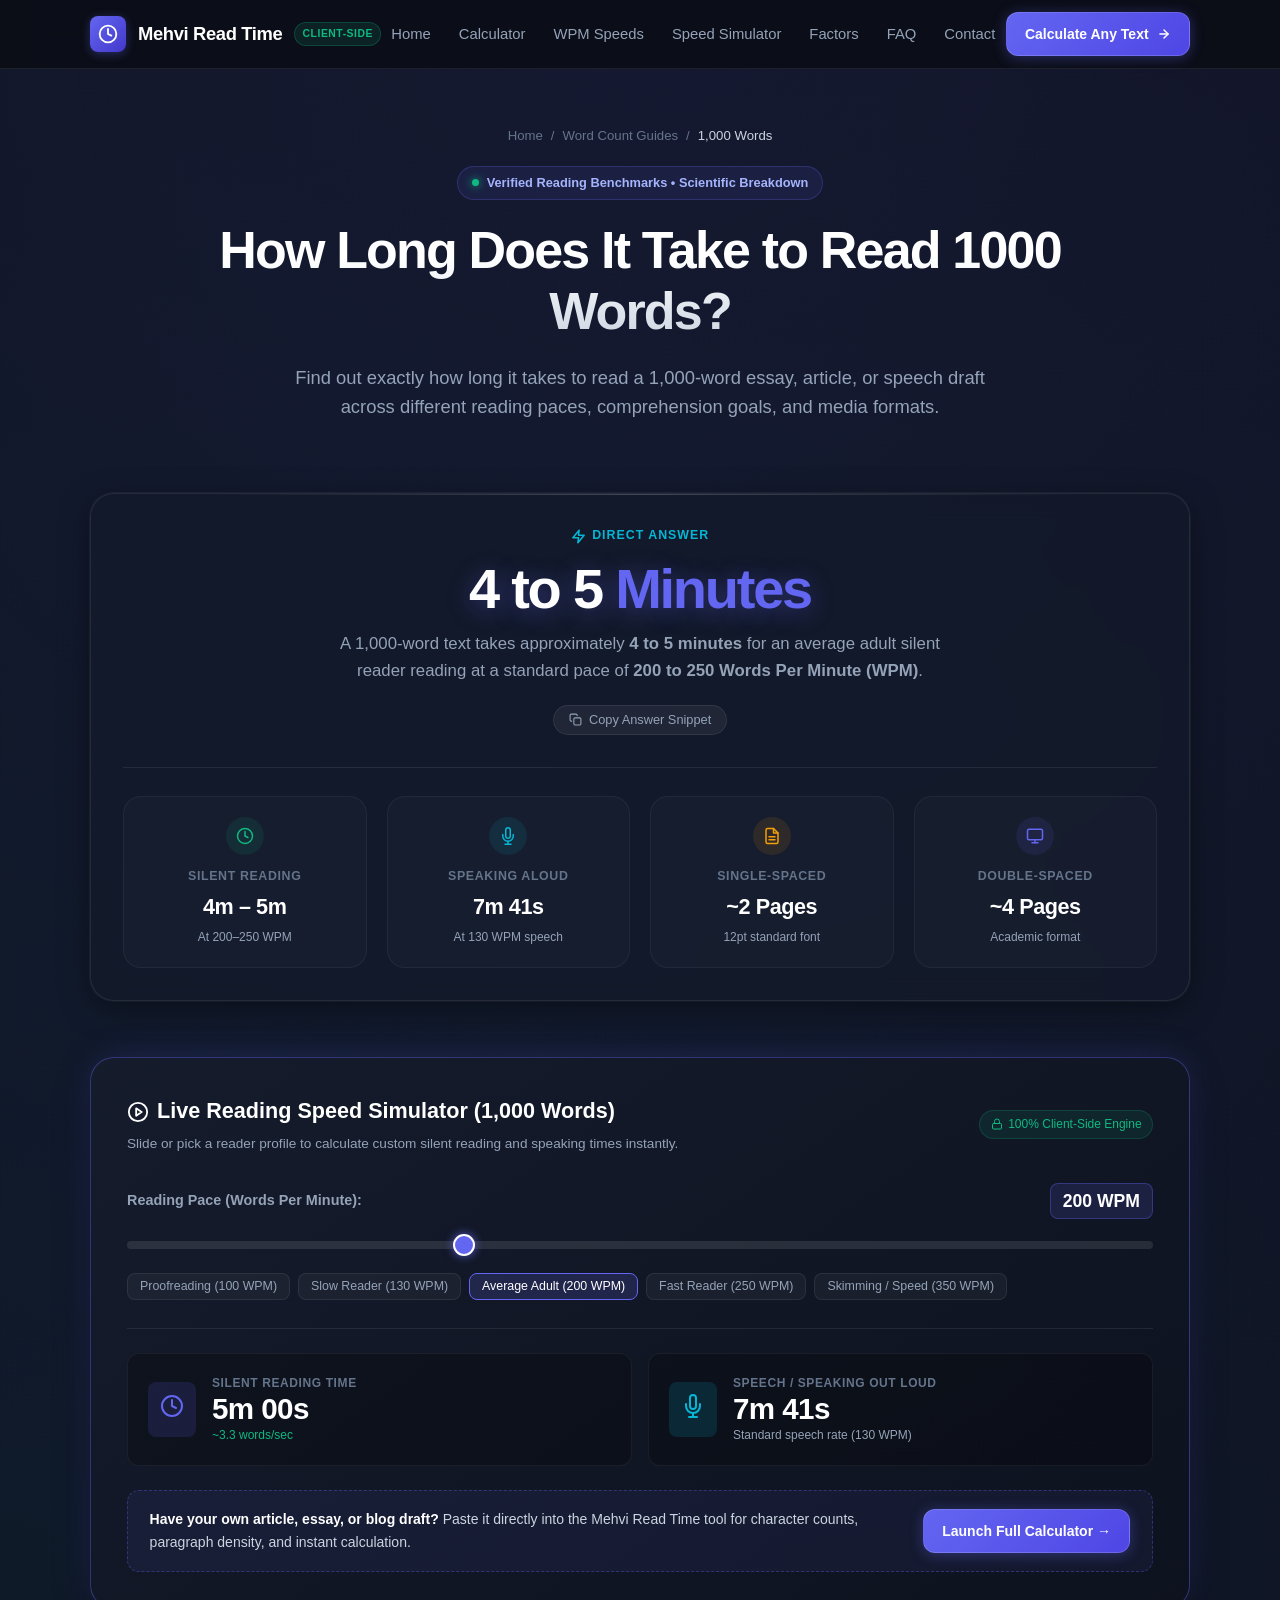
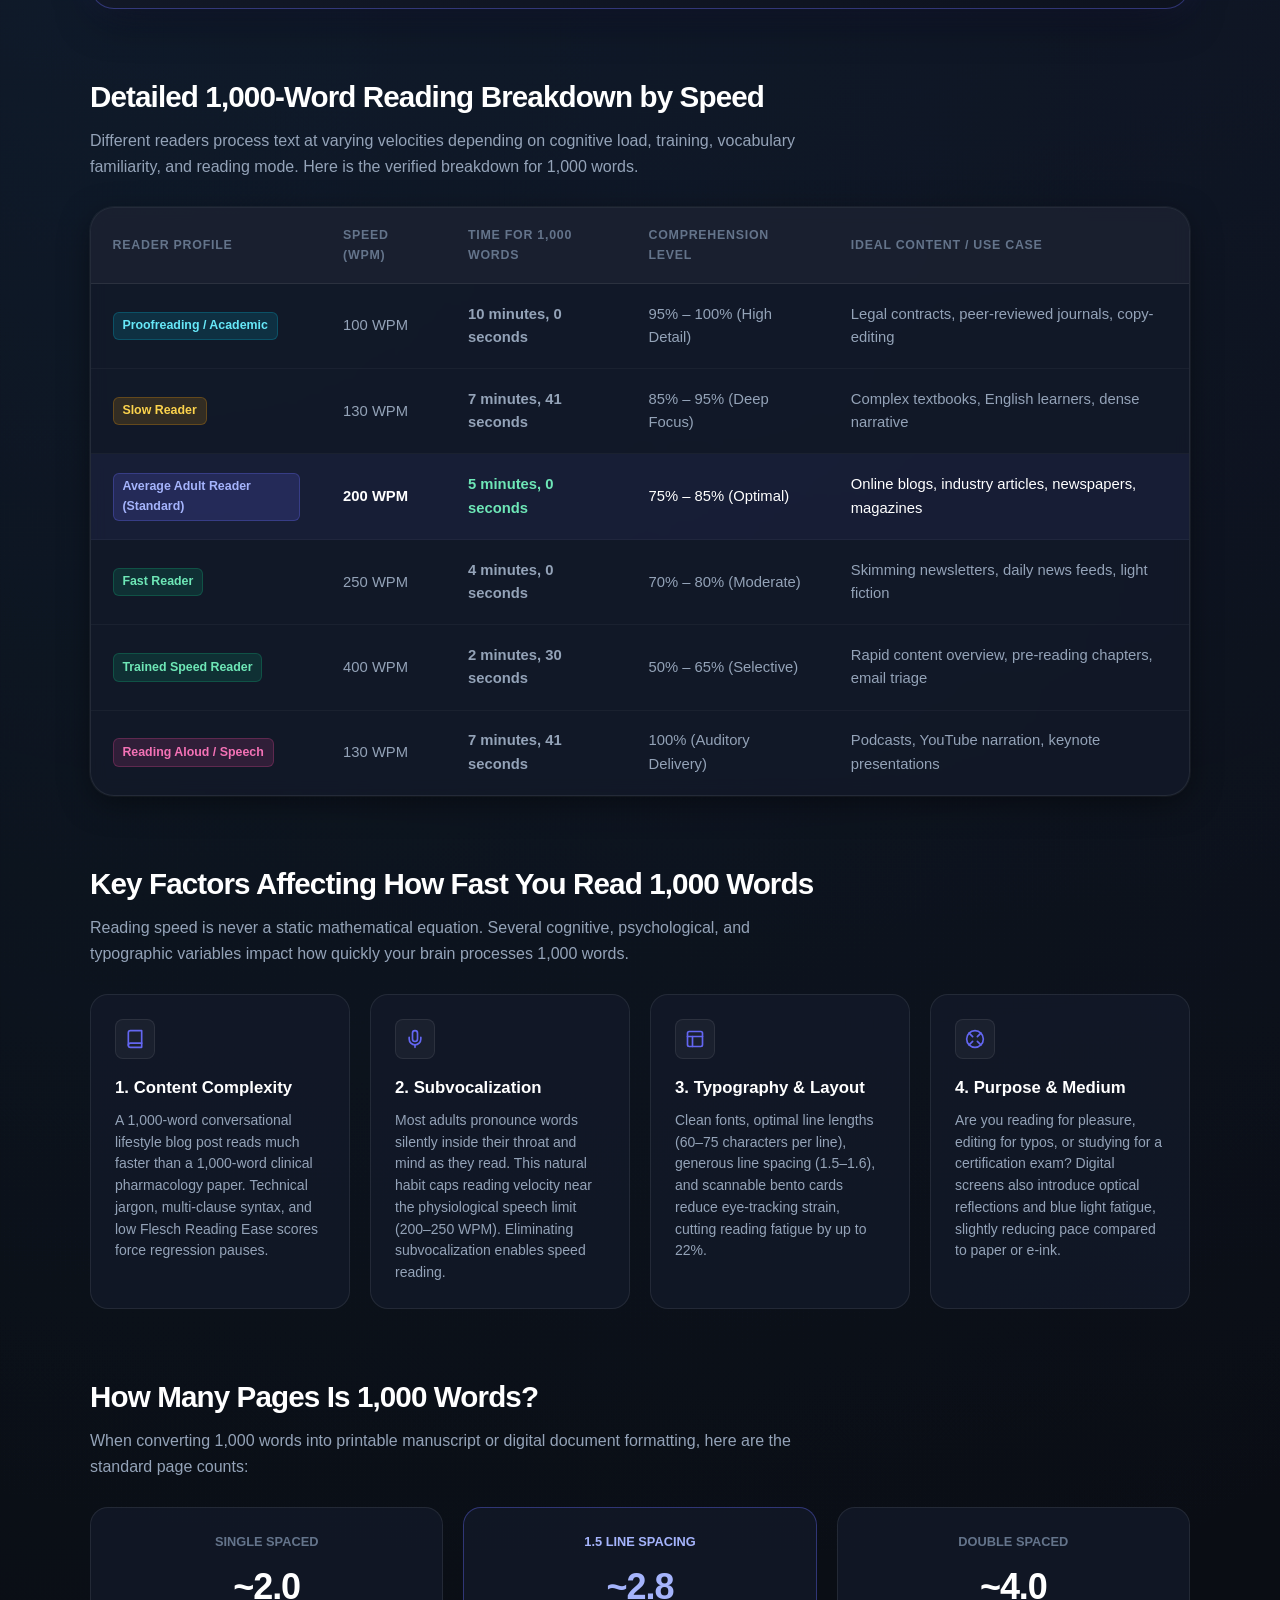
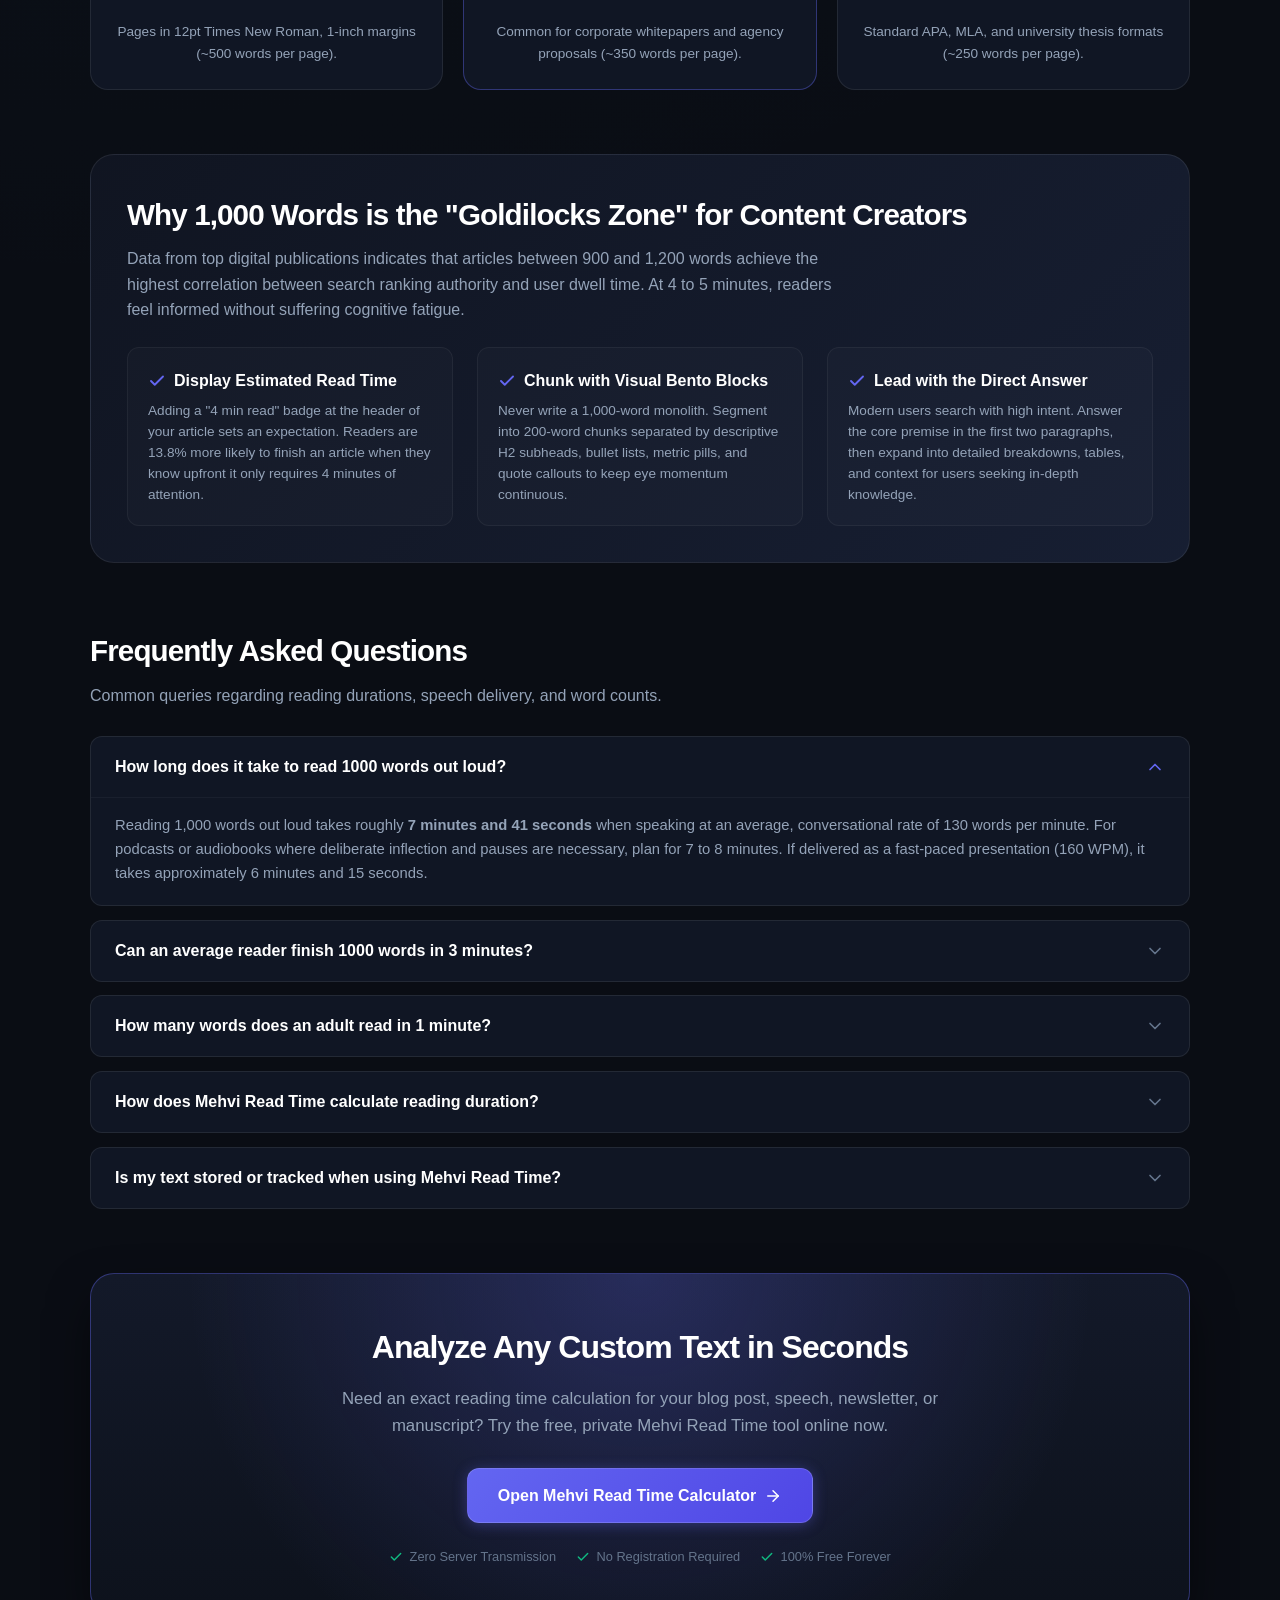
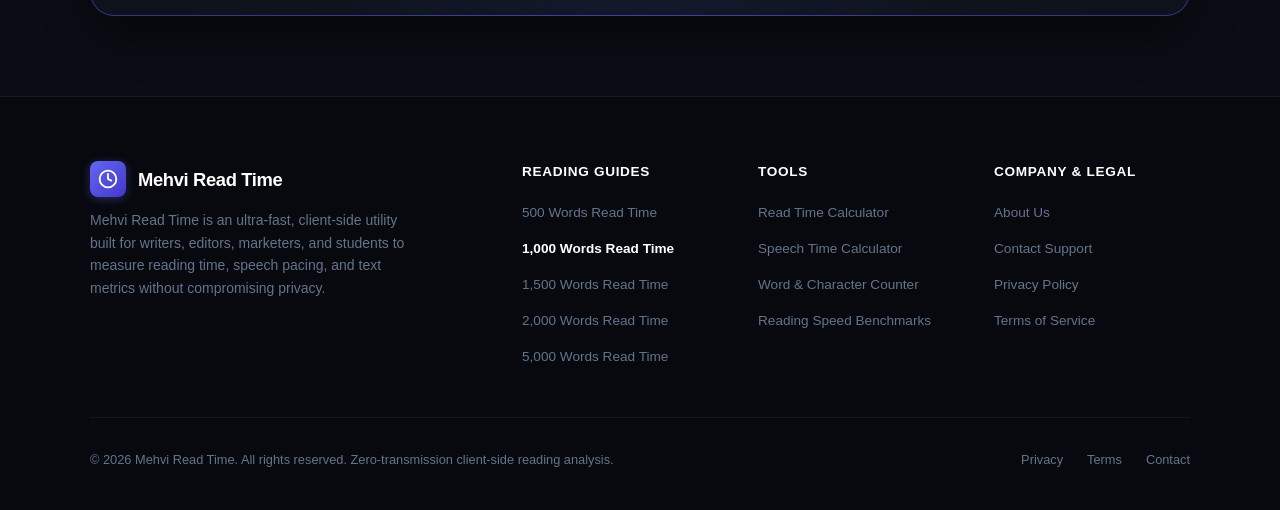
==== commit 6cfeccab: "Update 1000words.html" ====
--- a/1000words.html
+++ b/1000words.html
@@ -5,11 +5,11 @@
   <meta name="viewport" content="width=device-width, initial-scale=1.0">
   <title>How Long Does It Take to Read 1000 Words? — Mehvi Read Time</title>
   <meta name="description" content="Find out exactly how long it takes to read 1,000 words. Average reading speed breakdowns for adults, slow readers, and fast readers with WPM calculations.">
-  <link rel="canonical" href="https://mehvireadtime.online/1000-words-read-time.html">
+  <link rel="canonical" href="https://mehvireadtime.online/href="1000words.html"">
 
   <!-- Open Graph / Facebook -->
   <meta property="og:type" content="article">
-  <meta property="og:url" content="https://mehvireadtime.online/1000-words-read-time.html">
+  <meta property="og:url" content="https://mehvireadtime.online/href="1000words.html"">
   <meta property="og:title" content="How Long Does It Take to Read 1000 Words? — Mehvi Read Time">
   <meta property="og:description" content="Find out exactly how long it takes to read 1,000 words. Average reading speed breakdowns for adults, slow readers, and fast readers with WPM calculations.">
   <meta property="og:site_name" content="Mehvi Read Time">
@@ -29,10 +29,10 @@
     "@graph": [
       {
         "@type": "Article",
-        "@id": "https://mehvireadtime.online/1000-words-read-time.html#article",
+        "@id": "https://mehvireadtime.online/href="1000words.html"#article",
         "isPartOf": {
           "@type": "WebPage",
-          "@id": "https://mehvireadtime.online/1000-words-read-time.html"
+          "@id": "https://mehvireadtime.online/href="1000words.html""
         },
         "headline": "How Long Does It Take to Read 1000 Words?",
         "description": "Find out exactly how long it takes to read 1,000 words. Average reading speed breakdowns for adults, slow readers, and fast readers with WPM calculations.",
@@ -64,7 +64,7 @@
             "@type": "ListItem",
             "position": 3,
             "name": "1,000 Words Read Time",
-            "item": "https://mehvireadtime.online/1000-words-read-time.html"
+            "item": "https://mehvireadtime.online/href="1000words.html""
           }
         ]
       },
@@ -1900,7 +1900,7 @@
           <h4>Reading Guides</h4>
           <ul>
             <li><a href="https://mehvireadtime.online/500-words-read-time.html">500 Words Read Time</a></li>
-            <li><a href="https://mehvireadtime.online/1000-words-read-time.html" style="color: #fff; font-weight: 600;">1,000 Words Read Time</a></li>
+            <li><a href="https://mehvireadtime.online/href="1000words.html"" style="color: #fff; font-weight: 600;">1,000 Words Read Time</a></li>
             <li><a href="https://mehvireadtime.online/1500-words-read-time.html">1,500 Words Read Time</a></li>
             <li><a href="https://mehvireadtime.online/2000-words-read-time.html">2,000 Words Read Time</a></li>
             <li><a href="https://mehvireadtime.online/5000-words-read-time.html">5,000 Words Read Time</a></li>
@@ -2058,7 +2058,7 @@
 
       if (copyBtn) {
         copyBtn.addEventListener('click', function() {
-          const textToCopy = "A 1,000-word text takes approximately 4 to 5 minutes to read for an average adult silent reader (200-250 WPM), and 7 minutes, 41 seconds to speak aloud (130 WPM). Source: Mehvi Read Time (https://mehvireadtime.online/1000-words-read-time.html)";
+          const textToCopy = "A 1,000-word text takes approximately 4 to 5 minutes to read for an average adult silent reader (200-250 WPM), and 7 minutes, 41 seconds to speak aloud (130 WPM). Source: Mehvi Read Time (https://mehvireadtime.online/href="1000words.html")";
           if (navigator.clipboard && navigator.clipboard.writeText) {
             navigator.clipboard.writeText(textToCopy).then(() => {
               showToast("Answer snippet copied to clipboard!");
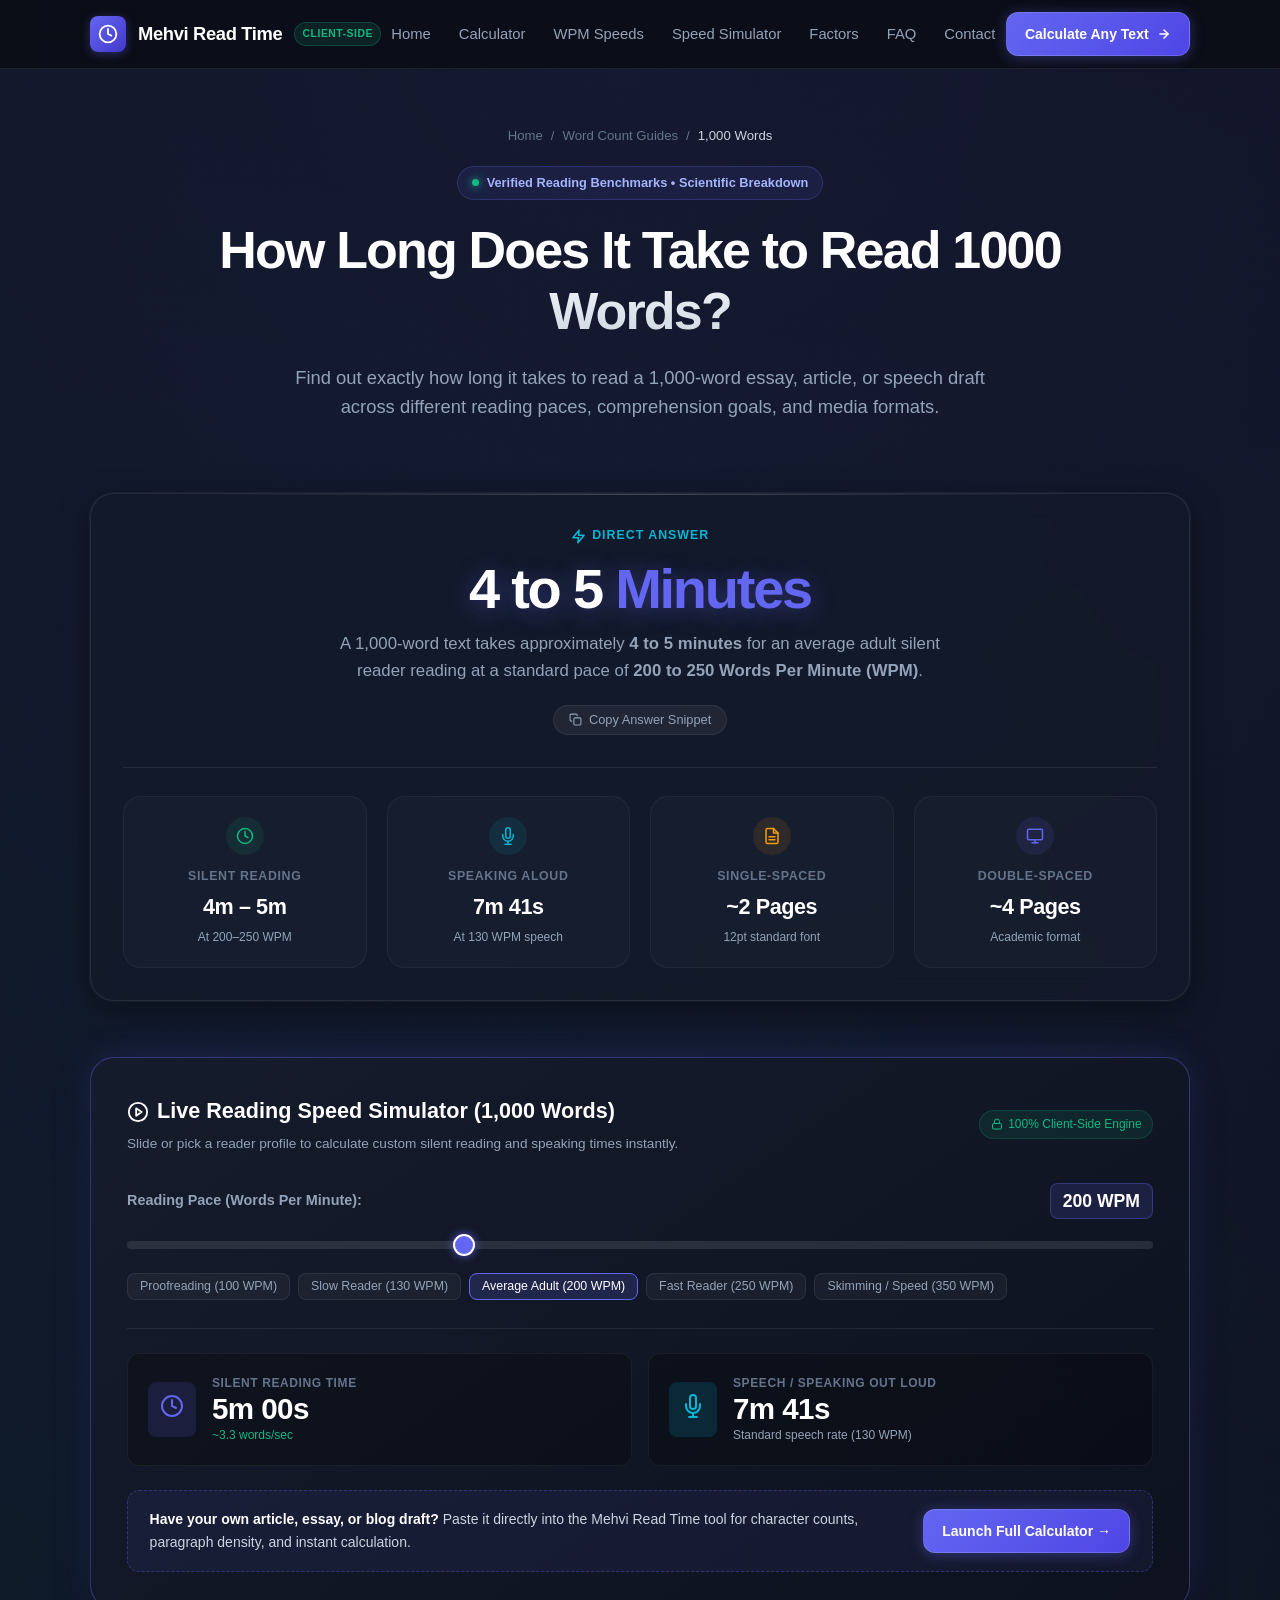
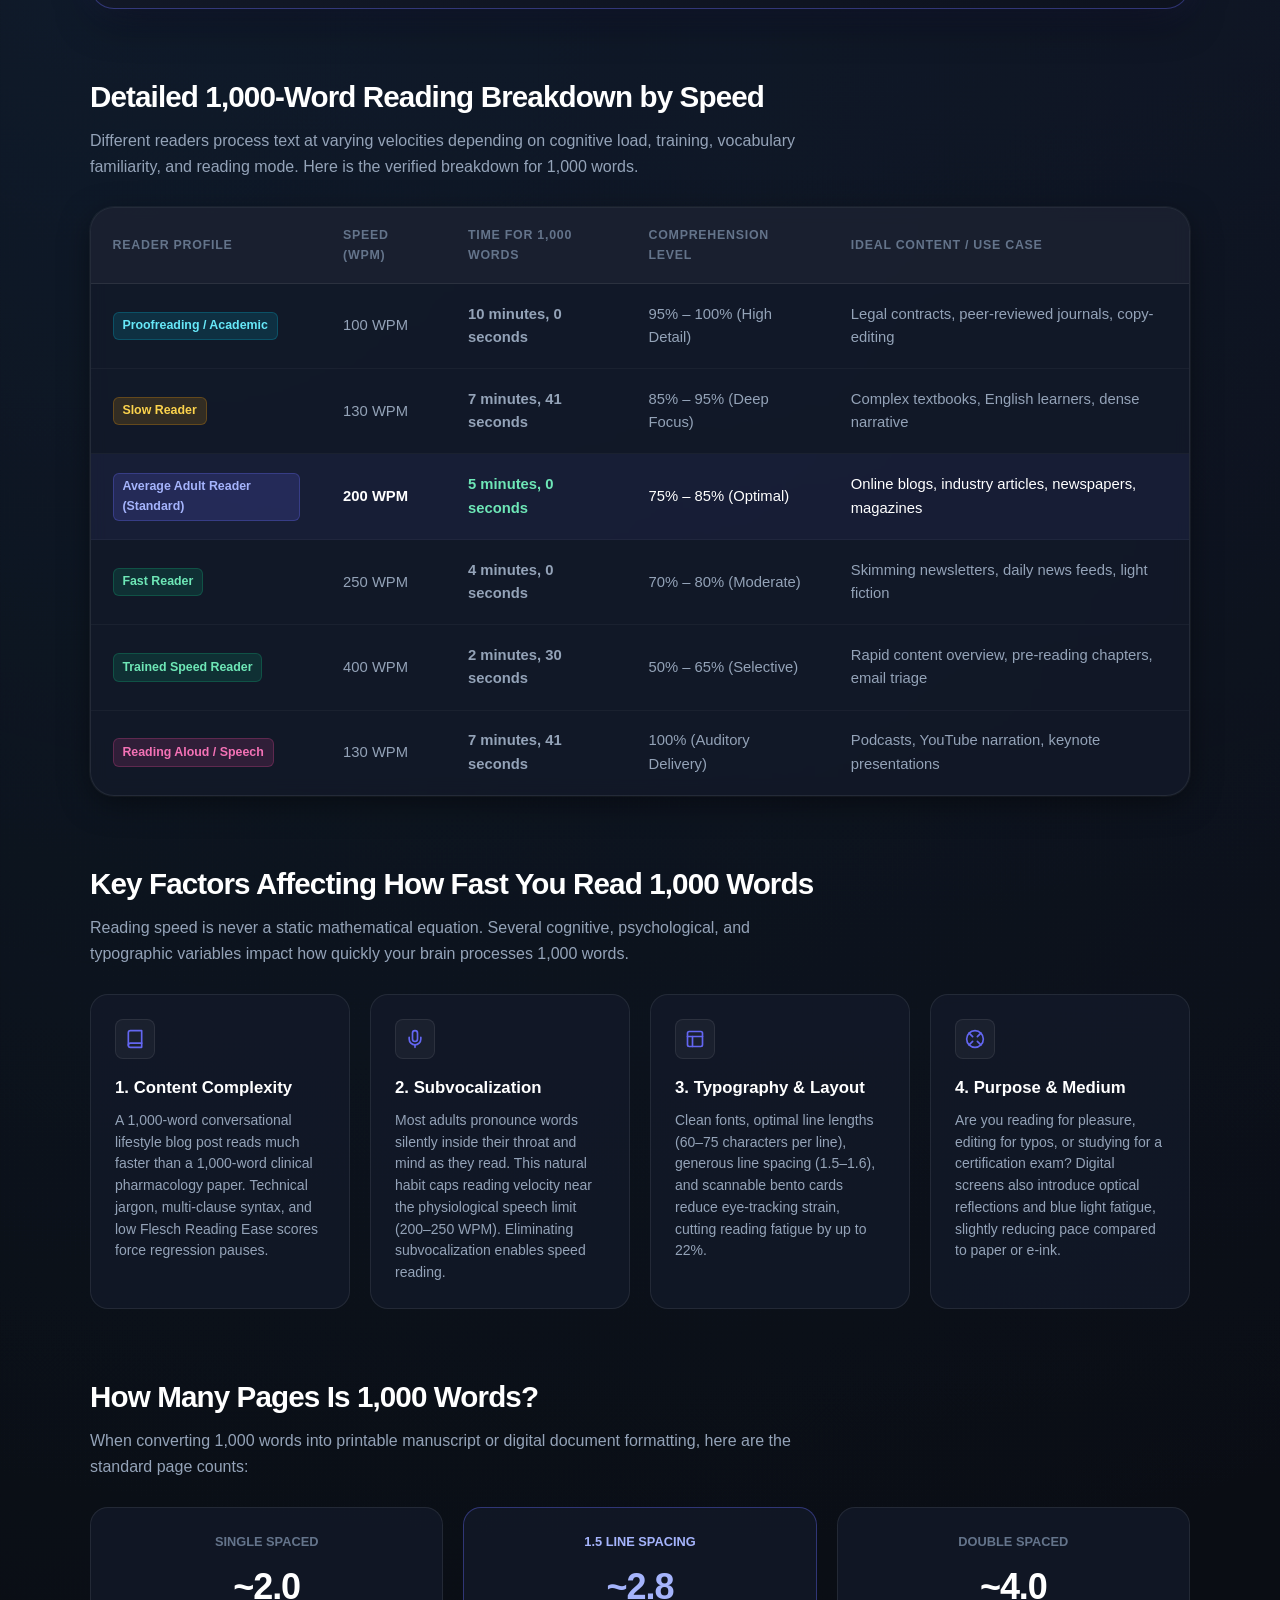
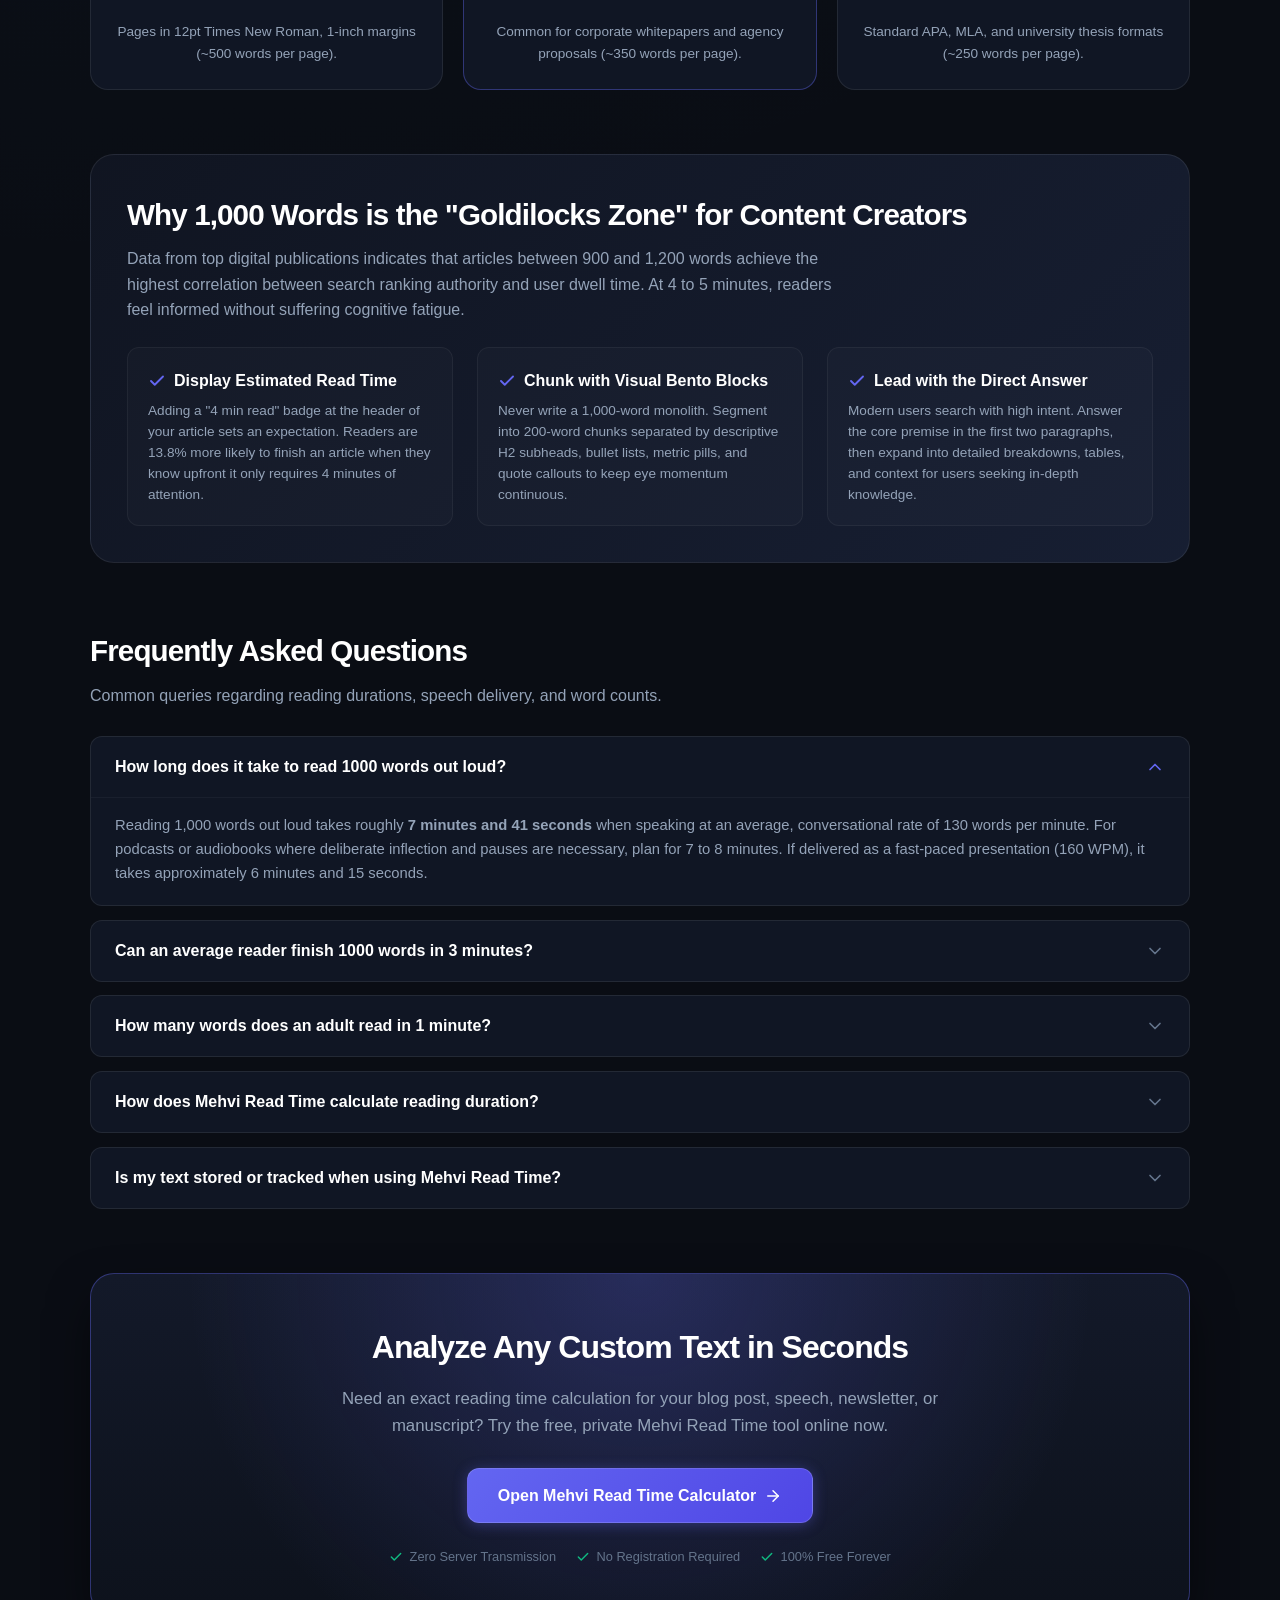
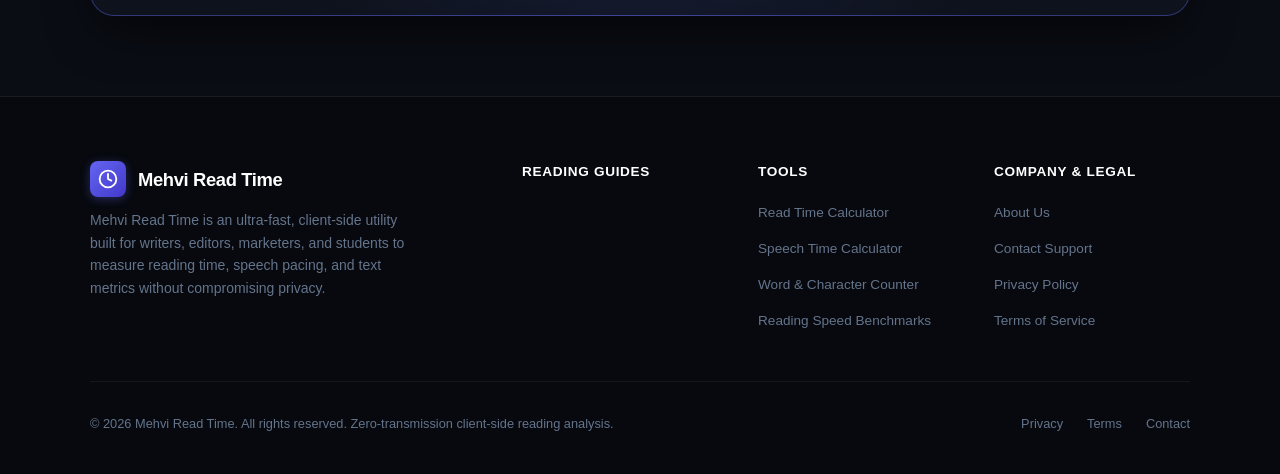
==== commit e60bffa8: "Update 1000words.html" ====
--- a/1000words.html
+++ b/1000words.html
@@ -5,11 +5,11 @@
   <meta name="viewport" content="width=device-width, initial-scale=1.0">
   <title>How Long Does It Take to Read 1000 Words? — Mehvi Read Time</title>
   <meta name="description" content="Find out exactly how long it takes to read 1,000 words. Average reading speed breakdowns for adults, slow readers, and fast readers with WPM calculations.">
-  <link rel="canonical" href="https://mehvireadtime.online/href="1000words.html"">
+  <link rel="canonical" href="https://mehvireadtime.online/1000words.html">
 
   <!-- Open Graph / Facebook -->
   <meta property="og:type" content="article">
-  <meta property="og:url" content="https://mehvireadtime.online/href="1000words.html"">
+  <meta property="og:url" content="https://mehvireadtime.online/1000words.html">
   <meta property="og:title" content="How Long Does It Take to Read 1000 Words? — Mehvi Read Time">
   <meta property="og:description" content="Find out exactly how long it takes to read 1,000 words. Average reading speed breakdowns for adults, slow readers, and fast readers with WPM calculations.">
   <meta property="og:site_name" content="Mehvi Read Time">
@@ -1898,13 +1898,7 @@
 
         <div class="footer-col">
           <h4>Reading Guides</h4>
-          <ul>
-            <li><a href="https://mehvireadtime.online/500-words-read-time.html">500 Words Read Time</a></li>
-            <li><a href="https://mehvireadtime.online/href="1000words.html"" style="color: #fff; font-weight: 600;">1,000 Words Read Time</a></li>
-            <li><a href="https://mehvireadtime.online/1500-words-read-time.html">1,500 Words Read Time</a></li>
-            <li><a href="https://mehvireadtime.online/2000-words-read-time.html">2,000 Words Read Time</a></li>
-            <li><a href="https://mehvireadtime.online/5000-words-read-time.html">5,000 Words Read Time</a></li>
-          </ul>
+          
         </div>
 
         <div class="footer-col">
